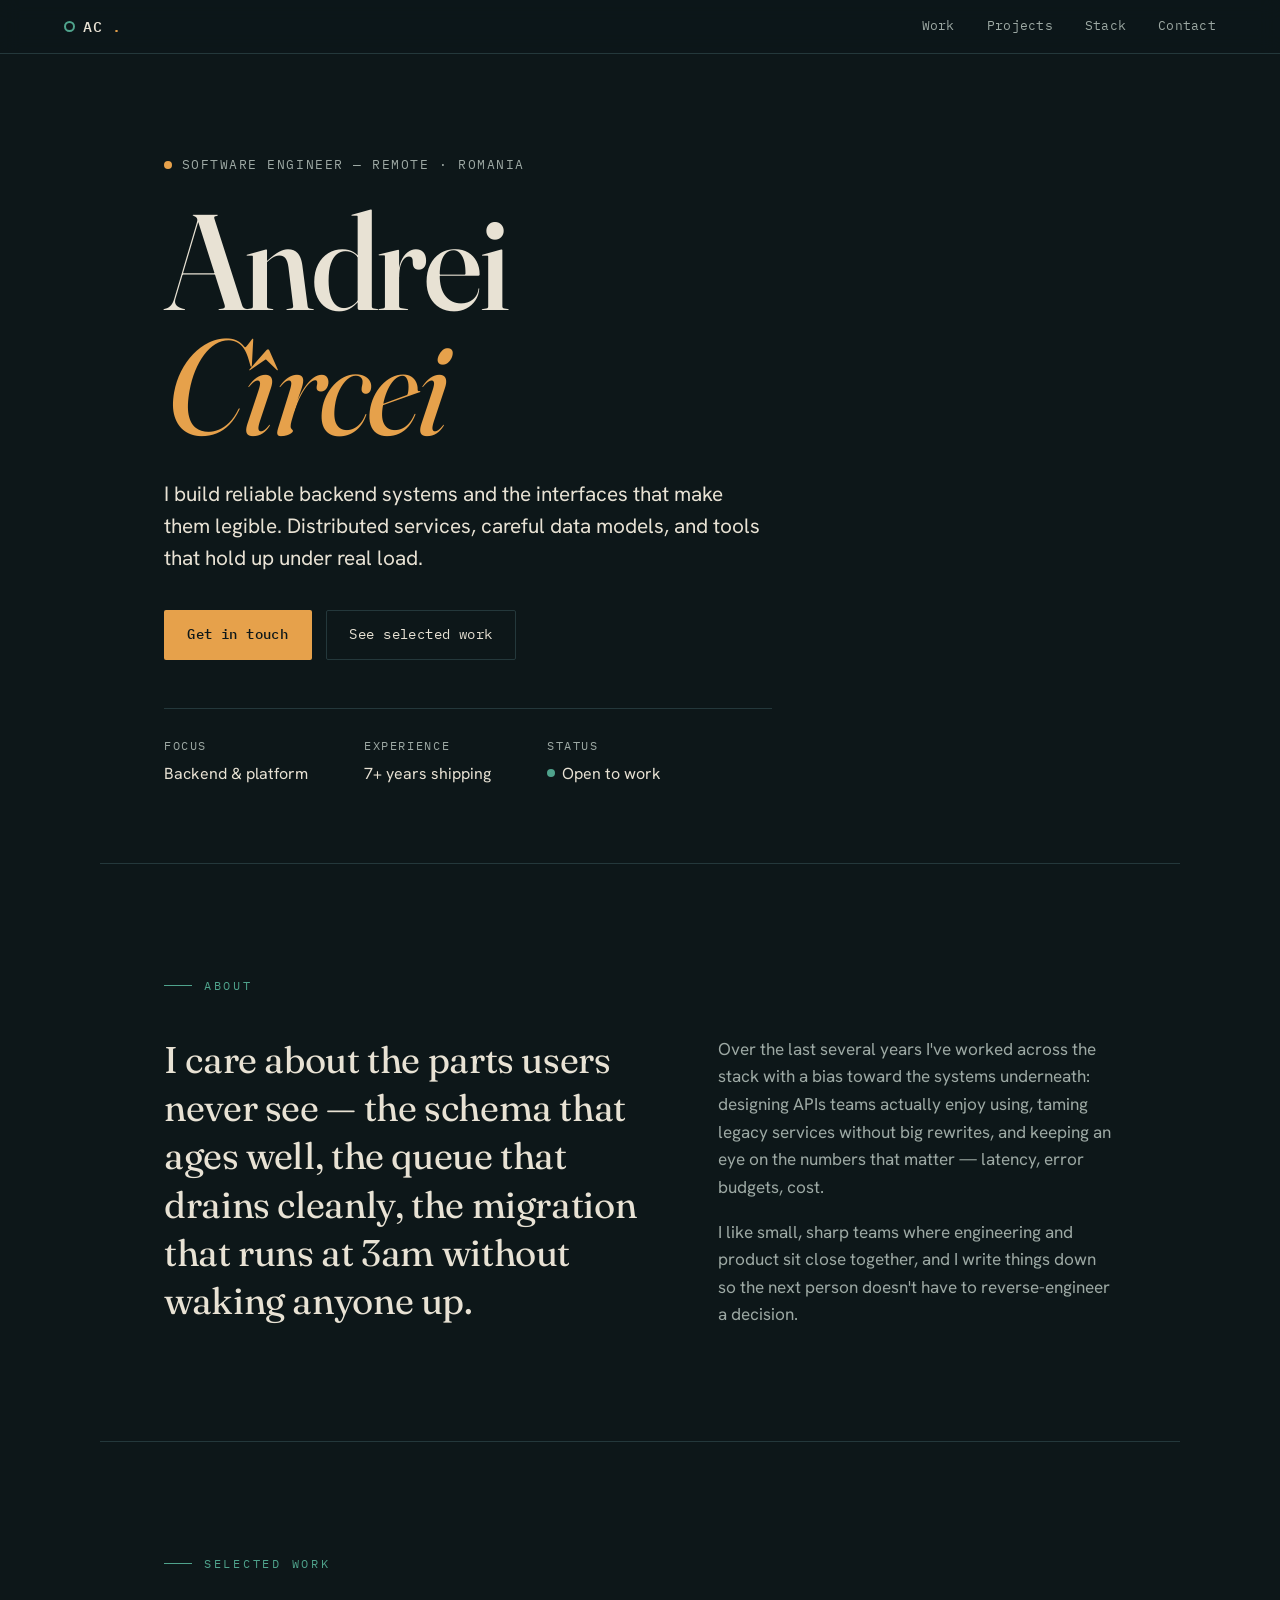
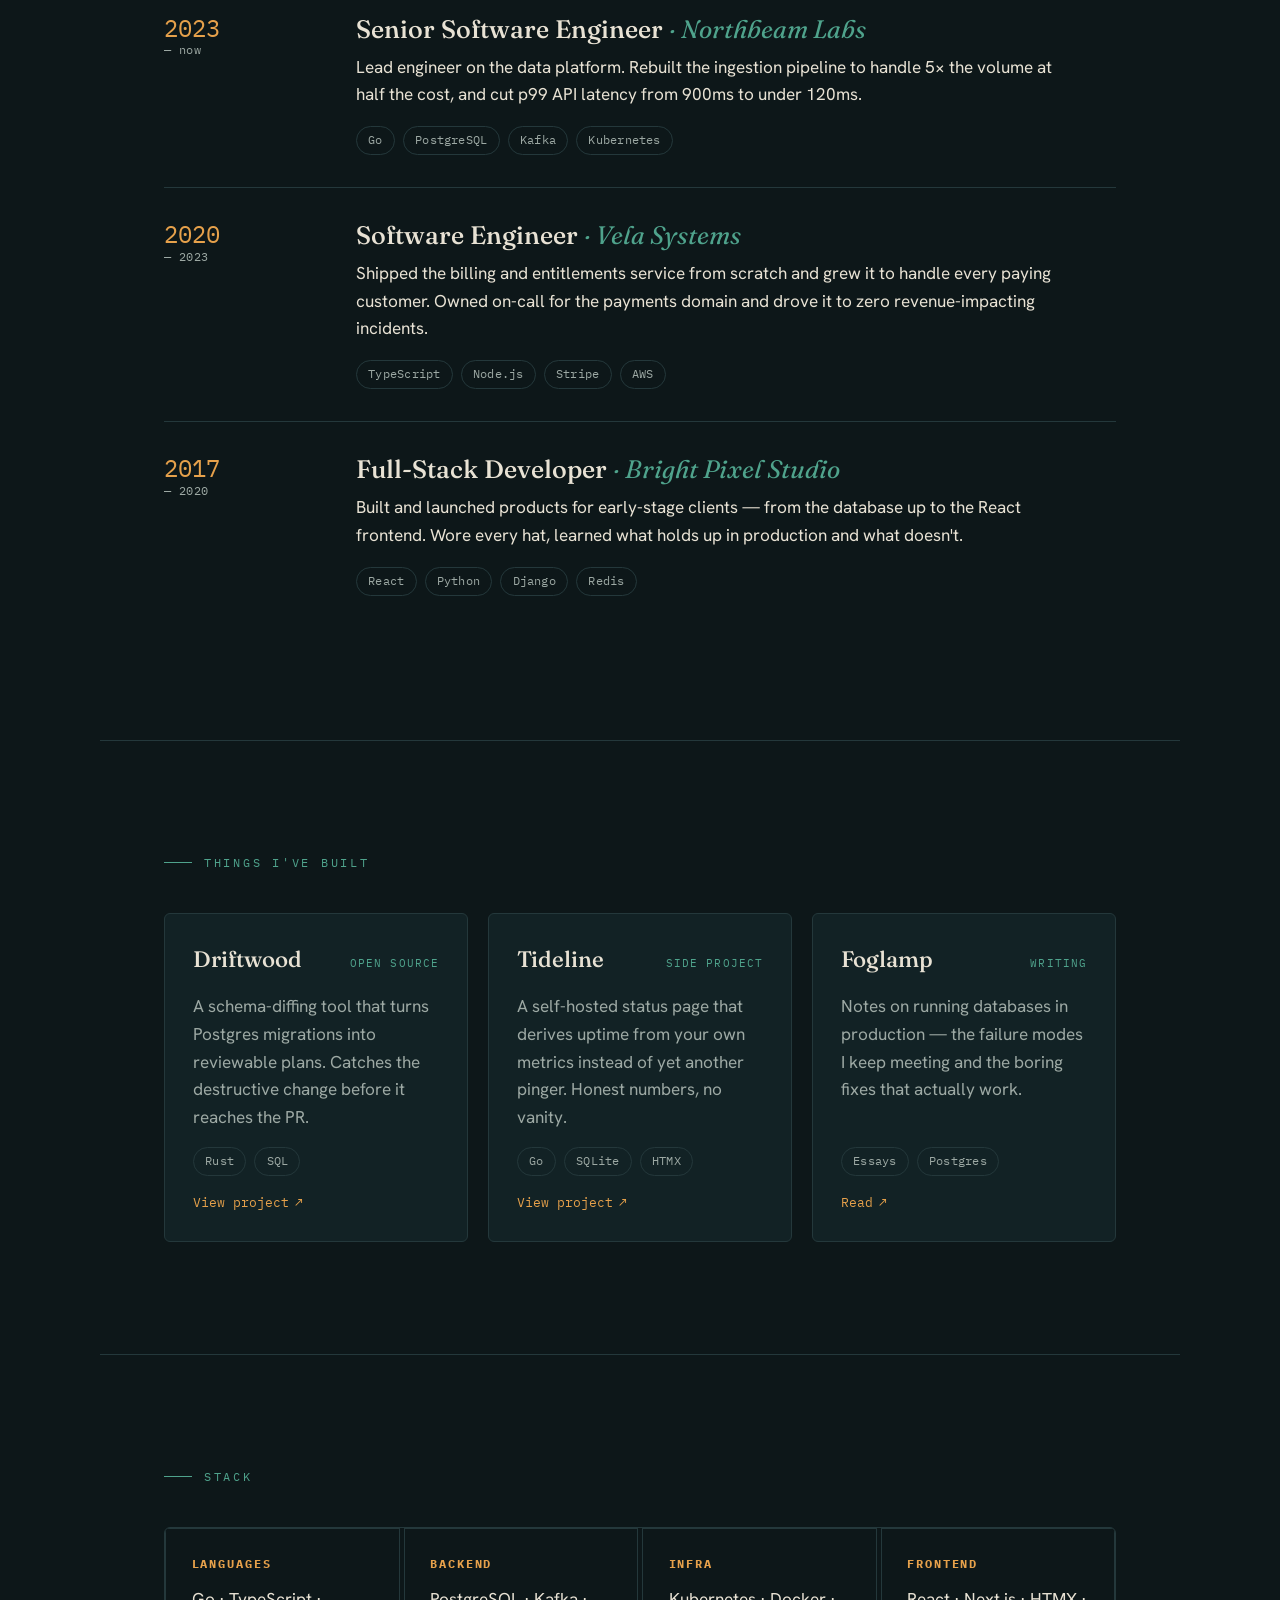
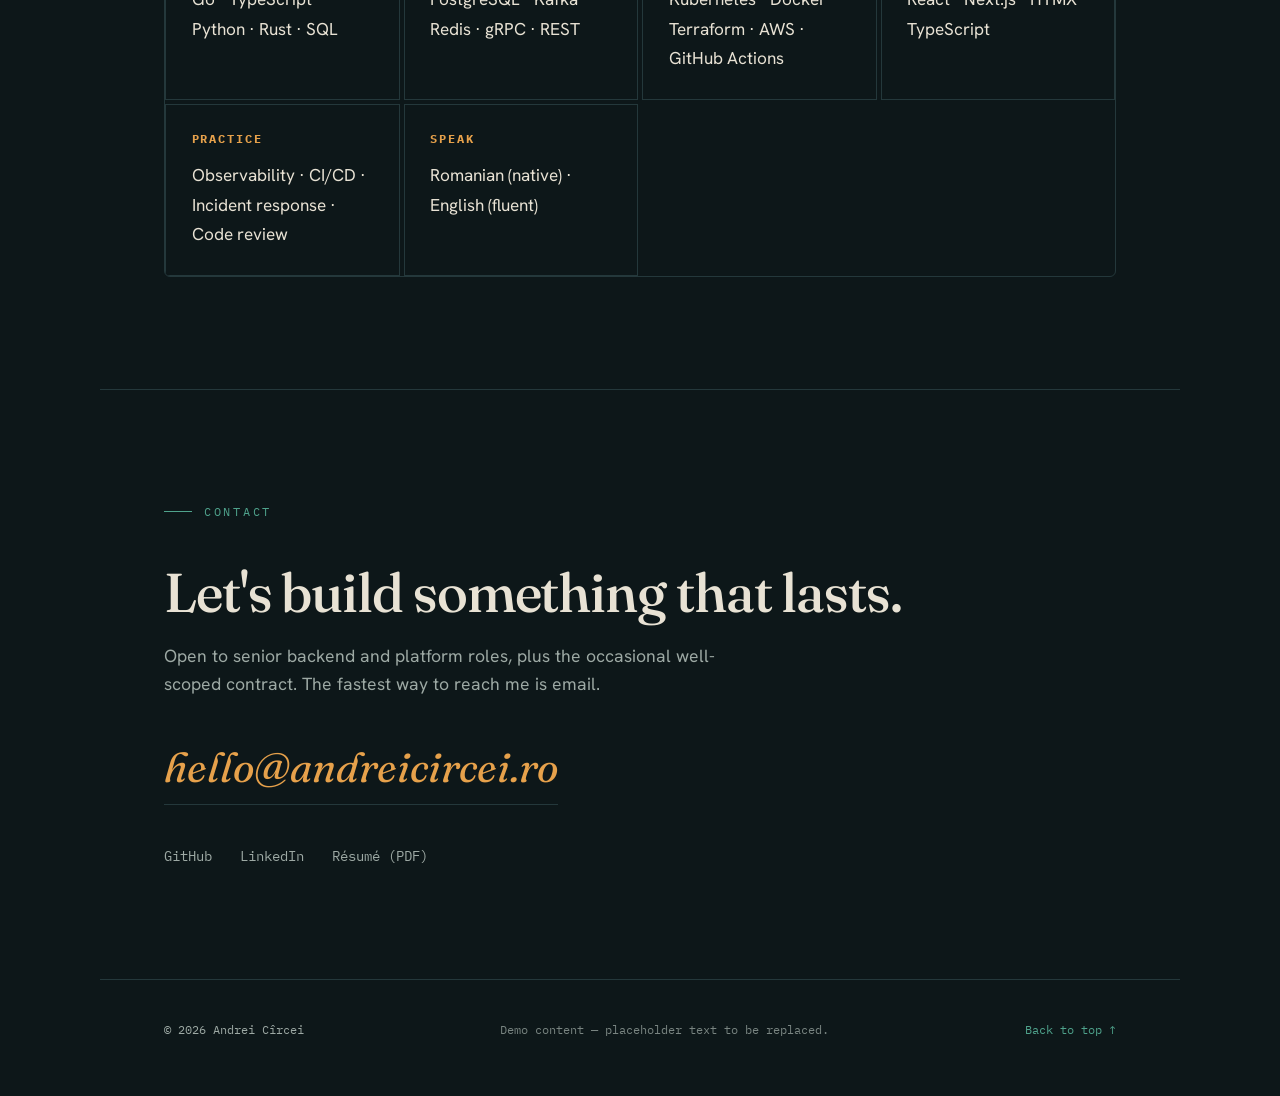
==== index.html @ abaf11ba "Demo CV site for andreicircei.ro Static GitHub Pages site: petrol-teal design, Fraunces/Hanken/IBM P" ====
<!doctype html>
<html lang="en">
<head>
  <meta charset="utf-8" />
  <meta name="viewport" content="width=device-width, initial-scale=1" />
  <title>Andrei Cîrcei — Software Engineer</title>
  <meta name="description" content="Andrei Cîrcei — software engineer building reliable backend systems and the interfaces on top of them." />
  <meta name="color-scheme" content="dark" />

  <!-- Open Graph -->
  <meta property="og:title" content="Andrei Cîrcei — Software Engineer" />
  <meta property="og:description" content="Software engineer building reliable backend systems and the interfaces on top of them." />
  <meta property="og:type" content="website" />
  <meta property="og:url" content="https://andreicircei.ro" />

  <link rel="icon" href="data:image/svg+xml,%3Csvg xmlns='http://www.w3.org/2000/svg' viewBox='0 0 32 32'%3E%3Crect width='32' height='32' rx='7' fill='%230D1719'/%3E%3Cpath d='M5 19 q4 -11 7 0 q3 9 6 -4 q2 -7 4 3 q1 4 5 2' fill='none' stroke='%23E6A14B' stroke-width='2.2' stroke-linecap='round'/%3E%3C/svg%3E" />

  <link rel="preconnect" href="https://fonts.googleapis.com" />
  <link rel="preconnect" href="https://fonts.gstatic.com" crossorigin />
  <link href="https://fonts.googleapis.com/css2?family=Fraunces:opsz,wght@9..144,400;9..144,500;9..144,600&family=Hanken+Grotesk:wght@400;500;600;700&family=IBM+Plex+Mono:wght@400;500&display=swap" rel="stylesheet" />

  <link rel="stylesheet" href="styles.css" />
</head>
<body>
  <a class="skip" href="#main">Skip to content</a>

  <header class="topbar">
    <a class="wordmark" href="#top" aria-label="Andrei Cîrcei — home">
      <span class="wordmark__mark" aria-hidden="true"></span>
      AC<span class="wordmark__dot">.</span>
    </a>
    <nav class="topnav" aria-label="Primary">
      <a href="#work">Work</a>
      <a href="#projects">Projects</a>
      <a href="#stack">Stack</a>
      <a href="#contact">Contact</a>
    </nav>
  </header>

  <main id="main">
    <!-- HERO -->
    <section class="hero" id="top">
      <canvas class="hero__signal" aria-hidden="true"></canvas>
      <div class="hero__inner">
        <p class="eyebrow">
          <span class="eyebrow__pulse" aria-hidden="true"></span>
          Software Engineer — Remote · Romania
        </p>
        <h1 class="hero__title">
          Andrei<br /><span class="hero__title-accent">Cîrcei</span>
        </h1>
        <p class="hero__lede">
          I build reliable backend systems and the interfaces that make them
          legible. Distributed services, careful data models, and tools that
          hold up under real load.
        </p>
        <div class="hero__actions">
          <a class="btn btn--solid" href="#contact">Get in touch</a>
          <a class="btn btn--ghost" href="#work">See selected work</a>
        </div>
        <dl class="hero__facts">
          <div class="fact">
            <dt>Focus</dt>
            <dd>Backend &amp; platform</dd>
          </div>
          <div class="fact">
            <dt>Experience</dt>
            <dd>7+ years shipping</dd>
          </div>
          <div class="fact">
            <dt>Status</dt>
            <dd><span class="dot-open" aria-hidden="true"></span>Open to work</dd>
          </div>
        </dl>
      </div>
    </section>

    <!-- ABOUT -->
    <section class="band about" id="about">
      <p class="section-label">About</p>
      <div class="about__grid">
        <p class="about__big">
          I care about the parts users never see — the schema that ages well,
          the queue that drains cleanly, the migration that runs at 3am without
          waking anyone up.
        </p>
        <div class="about__body">
          <p>
            Over the last several years I've worked across the stack with a bias
            toward the systems underneath: designing APIs teams actually enjoy
            using, taming legacy services without big rewrites, and keeping an
            eye on the numbers that matter — latency, error budgets, cost.
          </p>
          <p>
            I like small, sharp teams where engineering and product sit close
            together, and I write things down so the next person doesn't have to
            reverse-engineer a decision.
          </p>
        </div>
      </div>
    </section>

    <!-- SELECTED WORK — years are the structural markers -->
    <section class="band work" id="work">
      <p class="section-label">Selected work</p>
      <ol class="timeline">
        <li class="entry">
          <div class="entry__year">2023<span class="entry__now">— now</span></div>
          <div class="entry__main">
            <h3 class="entry__role">Senior Software Engineer <span class="entry__co">· Northbeam Labs</span></h3>
            <p class="entry__desc">
              Lead engineer on the data platform. Rebuilt the ingestion pipeline
              to handle 5× the volume at half the cost, and cut p99 API latency
              from 900ms to under 120ms.
            </p>
            <ul class="tags" aria-label="Technologies">
              <li>Go</li><li>PostgreSQL</li><li>Kafka</li><li>Kubernetes</li>
            </ul>
          </div>
        </li>
        <li class="entry">
          <div class="entry__year">2020<span class="entry__now">— 2023</span></div>
          <div class="entry__main">
            <h3 class="entry__role">Software Engineer <span class="entry__co">· Vela Systems</span></h3>
            <p class="entry__desc">
              Shipped the billing and entitlements service from scratch and grew
              it to handle every paying customer. Owned on-call for the
              payments domain and drove it to zero revenue-impacting incidents.
            </p>
            <ul class="tags" aria-label="Technologies">
              <li>TypeScript</li><li>Node.js</li><li>Stripe</li><li>AWS</li>
            </ul>
          </div>
        </li>
        <li class="entry">
          <div class="entry__year">2017<span class="entry__now">— 2020</span></div>
          <div class="entry__main">
            <h3 class="entry__role">Full-Stack Developer <span class="entry__co">· Bright Pixel Studio</span></h3>
            <p class="entry__desc">
              Built and launched products for early-stage clients — from the
              database up to the React frontend. Wore every hat, learned what
              holds up in production and what doesn't.
            </p>
            <ul class="tags" aria-label="Technologies">
              <li>React</li><li>Python</li><li>Django</li><li>Redis</li>
            </ul>
          </div>
        </li>
      </ol>
    </section>

    <!-- PROJECTS -->
    <section class="band projects" id="projects">
      <p class="section-label">Things I've built</p>
      <div class="cards">
        <article class="card">
          <div class="card__head">
            <h3 class="card__title">Driftwood</h3>
            <span class="card__kind">Open source</span>
          </div>
          <p class="card__desc">
            A schema-diffing tool that turns Postgres migrations into reviewable
            plans. Catches the destructive change before it reaches the PR.
          </p>
          <ul class="tags" aria-label="Technologies">
            <li>Rust</li><li>SQL</li>
          </ul>
          <a class="card__link" href="#" aria-label="View Driftwood">View project<span aria-hidden="true">↗</span></a>
        </article>
        <article class="card">
          <div class="card__head">
            <h3 class="card__title">Tideline</h3>
            <span class="card__kind">Side project</span>
          </div>
          <p class="card__desc">
            A self-hosted status page that derives uptime from your own metrics
            instead of yet another pinger. Honest numbers, no vanity.
          </p>
          <ul class="tags" aria-label="Technologies">
            <li>Go</li><li>SQLite</li><li>HTMX</li>
          </ul>
          <a class="card__link" href="#" aria-label="View Tideline">View project<span aria-hidden="true">↗</span></a>
        </article>
        <article class="card">
          <div class="card__head">
            <h3 class="card__title">Foglamp</h3>
            <span class="card__kind">Writing</span>
          </div>
          <p class="card__desc">
            Notes on running databases in production — the failure modes I keep
            meeting and the boring fixes that actually work.
          </p>
          <ul class="tags" aria-label="Topics">
            <li>Essays</li><li>Postgres</li>
          </ul>
          <a class="card__link" href="#" aria-label="Read Foglamp">Read<span aria-hidden="true">↗</span></a>
        </article>
      </div>
    </section>

    <!-- STACK / CAPABILITIES — clusters, no rating bars -->
    <section class="band stack" id="stack">
      <p class="section-label">Stack</p>
      <div class="stack__grid">
        <div class="cluster">
          <h3 class="cluster__title">Languages</h3>
          <p class="cluster__items">Go · TypeScript · Python · Rust · SQL</p>
        </div>
        <div class="cluster">
          <h3 class="cluster__title">Backend</h3>
          <p class="cluster__items">PostgreSQL · Kafka · Redis · gRPC · REST</p>
        </div>
        <div class="cluster">
          <h3 class="cluster__title">Infra</h3>
          <p class="cluster__items">Kubernetes · Docker · Terraform · AWS · GitHub Actions</p>
        </div>
        <div class="cluster">
          <h3 class="cluster__title">Frontend</h3>
          <p class="cluster__items">React · Next.js · HTMX · TypeScript</p>
        </div>
        <div class="cluster">
          <h3 class="cluster__title">Practice</h3>
          <p class="cluster__items">Observability · CI/CD · Incident response · Code review</p>
        </div>
        <div class="cluster">
          <h3 class="cluster__title">Speak</h3>
          <p class="cluster__items">Romanian (native) · English (fluent)</p>
        </div>
      </div>
    </section>

    <!-- CONTACT -->
    <section class="band contact" id="contact">
      <p class="section-label">Contact</p>
      <h2 class="contact__title">Let's build something that lasts.</h2>
      <p class="contact__lede">
        Open to senior backend and platform roles, plus the occasional
        well-scoped contract. The fastest way to reach me is email.
      </p>
      <a class="contact__email" href="mailto:hello@andreicircei.ro">hello@andreicircei.ro</a>
      <ul class="contact__links" aria-label="Elsewhere">
        <li><a href="#">GitHub</a></li>
        <li><a href="#">LinkedIn</a></li>
        <li><a href="#">Résumé (PDF)</a></li>
      </ul>
    </section>
  </main>

  <footer class="footer">
    <span>© <span id="year">2026</span> Andrei Cîrcei</span>
    <span class="footer__note">Demo content — placeholder text to be replaced.</span>
    <a href="#top" class="footer__top">Back to top ↑</a>
  </footer>

  <script src="main.js" defer></script>
</body>
</html>
---- styles.css ----
/* ============================================================
   Andrei Circei — CV
   Palette: petrol-teal ground · parchment text · amber signal · teal structure
   ============================================================ */

:root {
  --ground:    #0D1719;
  --ground-2:  #122225;  /* raised panel */
  --text:      #E8E2D4;
  --muted:     #9DA9A4;   /* desaturated parchment-teal */
  --line:      #24383B;   /* hairline */
  --accent:    #E6A14B;   /* amber signal */
  --accent-2:  #4FA38C;   /* structural teal */

  --maxw: 1080px;
  --gutter: clamp(1.25rem, 5vw, 4rem);

  --font-display: "Fraunces", Georgia, serif;
  --font-body: "Hanken Grotesk", system-ui, -apple-system, sans-serif;
  --font-mono: "IBM Plex Mono", ui-monospace, "SF Mono", monospace;
}

*, *::before, *::after { box-sizing: border-box; }

html { scroll-behavior: smooth; -webkit-text-size-adjust: 100%; }

body {
  margin: 0;
  background: var(--ground);
  color: var(--text);
  font-family: var(--font-body);
  font-size: clamp(1rem, 0.95rem + 0.2vw, 1.075rem);
  line-height: 1.6;
  font-weight: 400;
  -webkit-font-smoothing: antialiased;
  text-rendering: optimizeLegibility;
  overflow-x: hidden;
}

a { color: inherit; }

::selection { background: var(--accent); color: var(--ground); }

:focus-visible {
  outline: 2px solid var(--accent);
  outline-offset: 3px;
  border-radius: 2px;
}

.skip {
  position: absolute;
  left: -9999px;
  top: 0;
  background: var(--accent);
  color: var(--ground);
  padding: 0.6rem 1rem;
  z-index: 100;
  font-weight: 600;
}
.skip:focus { left: 0.5rem; top: 0.5rem; }

/* ---------- Top bar ---------- */
.topbar {
  position: sticky;
  top: 0;
  z-index: 50;
  display: flex;
  align-items: center;
  justify-content: space-between;
  padding: 0.9rem var(--gutter);
  background: color-mix(in srgb, var(--ground) 80%, transparent);
  backdrop-filter: blur(10px);
  border-bottom: 1px solid var(--line);
}

.wordmark {
  display: inline-flex;
  align-items: center;
  gap: 0.5rem;
  font-family: var(--font-mono);
  font-weight: 500;
  letter-spacing: 0.08em;
  text-decoration: none;
  font-size: 0.95rem;
}
.wordmark__dot { color: var(--accent); }
.wordmark__mark {
  width: 0.7rem;
  height: 0.7rem;
  border: 2px solid var(--accent-2);
  border-radius: 50%;
  display: inline-block;
}

.topnav {
  display: flex;
  gap: clamp(0.9rem, 3vw, 2rem);
  font-family: var(--font-mono);
  font-size: 0.82rem;
  letter-spacing: 0.02em;
}
.topnav a {
  text-decoration: none;
  color: var(--muted);
  padding-bottom: 2px;
  border-bottom: 1px solid transparent;
  transition: color 0.2s, border-color 0.2s;
}
.topnav a:hover { color: var(--text); border-color: var(--accent); }

/* ---------- Shared section rhythm ---------- */
.band {
  max-width: var(--maxw);
  margin-inline: auto;
  padding: clamp(3.5rem, 9vw, 7rem) var(--gutter);
  border-top: 1px solid var(--line);
}

.section-label {
  font-family: var(--font-mono);
  font-size: 0.78rem;
  letter-spacing: 0.22em;
  text-transform: uppercase;
  color: var(--accent-2);
  margin: 0 0 2.5rem;
  display: flex;
  align-items: center;
  gap: 0.75rem;
}
.section-label::before {
  content: "";
  width: 1.75rem;
  height: 1px;
  background: var(--accent-2);
}

/* ---------- Hero ---------- */
.hero {
  position: relative;
  min-height: min(92vh, 760px);
  display: flex;
  align-items: center;
  max-width: var(--maxw);
  margin-inline: auto;
  padding: clamp(3rem, 8vw, 6rem) var(--gutter) clamp(3rem, 6vw, 5rem);
  overflow: hidden;
}
.hero__signal {
  position: absolute;
  inset: 0;
  width: 100%;
  height: 100%;
  z-index: 0;
  opacity: 0.9;
}
.hero__inner { position: relative; z-index: 1; max-width: 46rem; }

.eyebrow {
  display: inline-flex;
  align-items: center;
  gap: 0.6rem;
  font-family: var(--font-mono);
  font-size: 0.8rem;
  letter-spacing: 0.12em;
  text-transform: uppercase;
  color: var(--muted);
  margin: 0 0 1.5rem;
}
.eyebrow__pulse {
  width: 0.5rem; height: 0.5rem;
  border-radius: 50%;
  background: var(--accent);
  box-shadow: 0 0 0 0 color-mix(in srgb, var(--accent) 70%, transparent);
  animation: pulse 2.4s ease-out infinite;
}
@keyframes pulse {
  0%   { box-shadow: 0 0 0 0 color-mix(in srgb, var(--accent) 60%, transparent); }
  70%  { box-shadow: 0 0 0 0.6rem transparent; }
  100% { box-shadow: 0 0 0 0 transparent; }
}

.hero__title {
  font-family: var(--font-display);
  font-weight: 500;
  font-size: clamp(3.6rem, 13vw, 8.5rem);
  line-height: 0.92;
  letter-spacing: -0.02em;
  margin: 0 0 1.75rem;
  font-optical-sizing: auto;
}
.hero__title-accent {
  color: var(--accent);
  font-style: italic;
  font-weight: 400;
}

.hero__lede {
  font-size: clamp(1.05rem, 1rem + 0.4vw, 1.3rem);
  line-height: 1.55;
  color: var(--text);
  max-width: 38rem;
  margin: 0 0 2.25rem;
}

.hero__actions {
  display: flex;
  flex-wrap: wrap;
  gap: 0.9rem;
  margin-bottom: 3rem;
}

.btn {
  font-family: var(--font-mono);
  font-size: 0.85rem;
  letter-spacing: 0.03em;
  text-decoration: none;
  padding: 0.8rem 1.4rem;
  border-radius: 2px;
  border: 1px solid transparent;
  transition: transform 0.15s ease, background 0.2s, color 0.2s, border-color 0.2s;
  display: inline-block;
}
.btn:hover { transform: translateY(-2px); }
.btn--solid { background: var(--accent); color: var(--ground); font-weight: 500; }
.btn--solid:hover { background: color-mix(in srgb, var(--accent) 88%, white); }
.btn--ghost { border-color: var(--line); color: var(--text); }
.btn--ghost:hover { border-color: var(--accent-2); color: var(--accent-2); }

.hero__facts {
  display: flex;
  flex-wrap: wrap;
  gap: clamp(1.5rem, 5vw, 3.5rem);
  margin: 0;
  padding-top: 1.75rem;
  border-top: 1px solid var(--line);
}
.fact dt {
  font-family: var(--font-mono);
  font-size: 0.72rem;
  letter-spacing: 0.14em;
  text-transform: uppercase;
  color: var(--muted);
  margin-bottom: 0.35rem;
}
.fact dd {
  margin: 0;
  font-size: 1rem;
  display: flex;
  align-items: center;
  gap: 0.45rem;
}
.dot-open {
  width: 0.5rem; height: 0.5rem; border-radius: 50%;
  background: var(--accent-2);
}

/* ---------- About ---------- */
.about__grid {
  display: grid;
  grid-template-columns: 1.2fr 1fr;
  gap: clamp(2rem, 6vw, 5rem);
  align-items: start;
}
.about__big {
  font-family: var(--font-display);
  font-weight: 400;
  font-size: clamp(1.5rem, 1.2rem + 1.4vw, 2.35rem);
  line-height: 1.3;
  letter-spacing: -0.01em;
  margin: 0;
}
.about__body { color: var(--muted); }
.about__body p { margin: 0 0 1.1rem; }
.about__body p:last-child { margin-bottom: 0; }

/* ---------- Timeline / work ---------- */
.timeline { list-style: none; margin: 0; padding: 0; }
.entry {
  display: grid;
  grid-template-columns: 9rem 1fr;
  gap: clamp(1rem, 4vw, 3rem);
  padding: 2rem 0;
  border-top: 1px solid var(--line);
}
.entry:first-child { border-top: none; padding-top: 0; }
.entry__year {
  font-family: var(--font-mono);
  font-size: 1.5rem;
  color: var(--accent);
  line-height: 1.2;
}
.entry__now {
  display: block;
  font-size: 0.78rem;
  color: var(--muted);
  letter-spacing: 0.04em;
}
.entry__role {
  font-family: var(--font-display);
  font-weight: 500;
  font-size: clamp(1.25rem, 1.1rem + 0.6vw, 1.6rem);
  margin: 0 0 0.6rem;
  line-height: 1.2;
}
.entry__co { color: var(--accent-2); font-style: italic; font-weight: 400; }
.entry__desc { margin: 0 0 1.1rem; color: var(--text); max-width: 44rem; }

/* ---------- Tag pills ---------- */
.tags {
  list-style: none;
  display: flex;
  flex-wrap: wrap;
  gap: 0.5rem;
  margin: 0;
  padding: 0;
}
.tags li {
  font-family: var(--font-mono);
  font-size: 0.74rem;
  letter-spacing: 0.02em;
  color: var(--muted);
  border: 1px solid var(--line);
  border-radius: 100px;
  padding: 0.25rem 0.7rem;
}

/* ---------- Projects ---------- */
.cards {
  display: grid;
  grid-template-columns: repeat(auto-fit, minmax(min(100%, 16rem), 1fr));
  gap: 1.25rem;
}
.card {
  background: var(--ground-2);
  border: 1px solid var(--line);
  border-radius: 6px;
  padding: 1.75rem;
  display: flex;
  flex-direction: column;
  gap: 1rem;
  transition: transform 0.18s ease, border-color 0.2s;
}
.card:hover { transform: translateY(-4px); border-color: var(--accent-2); }
.card__head {
  display: flex;
  align-items: baseline;
  justify-content: space-between;
  gap: 1rem;
}
.card__title {
  font-family: var(--font-display);
  font-weight: 500;
  font-size: 1.4rem;
  margin: 0;
}
.card__kind {
  font-family: var(--font-mono);
  font-size: 0.68rem;
  letter-spacing: 0.1em;
  text-transform: uppercase;
  color: var(--accent-2);
  white-space: nowrap;
}
.card__desc { margin: 0; color: var(--muted); flex: 1; }
.card__link {
  font-family: var(--font-mono);
  font-size: 0.82rem;
  text-decoration: none;
  color: var(--accent);
  display: inline-flex;
  gap: 0.4rem;
  align-items: center;
  width: fit-content;
}
.card__link:hover { text-decoration: underline; text-underline-offset: 3px; }

/* ---------- Stack ---------- */
.stack__grid {
  display: grid;
  grid-template-columns: repeat(auto-fit, minmax(min(100%, 14rem), 1fr));
  gap: 0.25rem;
  border: 1px solid var(--line);
  border-radius: 6px;
  overflow: hidden;
}
.cluster {
  padding: 1.6rem;
  border: 0.5px solid var(--line);
}
.cluster__title {
  font-family: var(--font-mono);
  font-size: 0.74rem;
  letter-spacing: 0.16em;
  text-transform: uppercase;
  color: var(--accent);
  margin: 0 0 0.75rem;
}
.cluster__items { margin: 0; color: var(--text); line-height: 1.7; }

/* ---------- Contact ---------- */
.contact__title {
  font-family: var(--font-display);
  font-weight: 500;
  font-size: clamp(2rem, 1.5rem + 2.4vw, 3.6rem);
  line-height: 1.1;
  letter-spacing: -0.02em;
  margin: 0 0 1.25rem;
}
.contact__lede {
  color: var(--muted);
  max-width: 36rem;
  font-size: 1.1rem;
  margin: 0 0 2.25rem;
}
.contact__email {
  font-family: var(--font-display);
  font-style: italic;
  font-size: clamp(1.6rem, 1.2rem + 1.8vw, 2.6rem);
  color: var(--accent);
  text-decoration: none;
  border-bottom: 1px solid var(--line);
  padding-bottom: 0.2rem;
  transition: border-color 0.2s;
  display: inline-block;
}
.contact__email:hover { border-color: var(--accent); }
.contact__links {
  list-style: none;
  display: flex;
  flex-wrap: wrap;
  gap: 1.75rem;
  margin: 2.5rem 0 0;
  padding: 0;
  font-family: var(--font-mono);
  font-size: 0.88rem;
}
.contact__links a {
  text-decoration: none;
  color: var(--muted);
  border-bottom: 1px solid transparent;
  padding-bottom: 2px;
  transition: color 0.2s, border-color 0.2s;
}
.contact__links a:hover { color: var(--text); border-color: var(--accent-2); }

/* ---------- Footer ---------- */
.footer {
  max-width: var(--maxw);
  margin-inline: auto;
  padding: 2.5rem var(--gutter) 3.5rem;
  border-top: 1px solid var(--line);
  display: flex;
  flex-wrap: wrap;
  gap: 0.75rem 2rem;
  align-items: center;
  justify-content: space-between;
  font-family: var(--font-mono);
  font-size: 0.78rem;
  color: var(--muted);
}
.footer__note { color: color-mix(in srgb, var(--muted) 75%, transparent); }
.footer__top { text-decoration: none; color: var(--accent-2); }
.footer__top:hover { color: var(--accent); }

/* ---------- Reveal on scroll ---------- */
.band, .hero__inner > * {
  --rd: 0ms;
}
.reveal {
  opacity: 0;
  transform: translateY(18px);
}
.reveal.is-in {
  opacity: 1;
  transform: none;
  transition: opacity 0.6s ease, transform 0.6s cubic-bezier(0.2, 0.7, 0.2, 1);
  transition-delay: var(--rd);
}

/* ---------- Responsive ---------- */
@media (max-width: 720px) {
  .topnav { display: none; }
  .about__grid { grid-template-columns: 1fr; }
  .entry { grid-template-columns: 1fr; gap: 0.75rem; }
  .entry__year { font-size: 1.2rem; }
  .entry__now { display: inline; font-size: 0.78rem; }
}

@media (prefers-reduced-motion: reduce) {
  html { scroll-behavior: auto; }
  *, *::before, *::after {
    animation-duration: 0.001ms !important;
    animation-iteration-count: 1 !important;
    transition-duration: 0.001ms !important;
  }
  .reveal { opacity: 1; transform: none; }
}
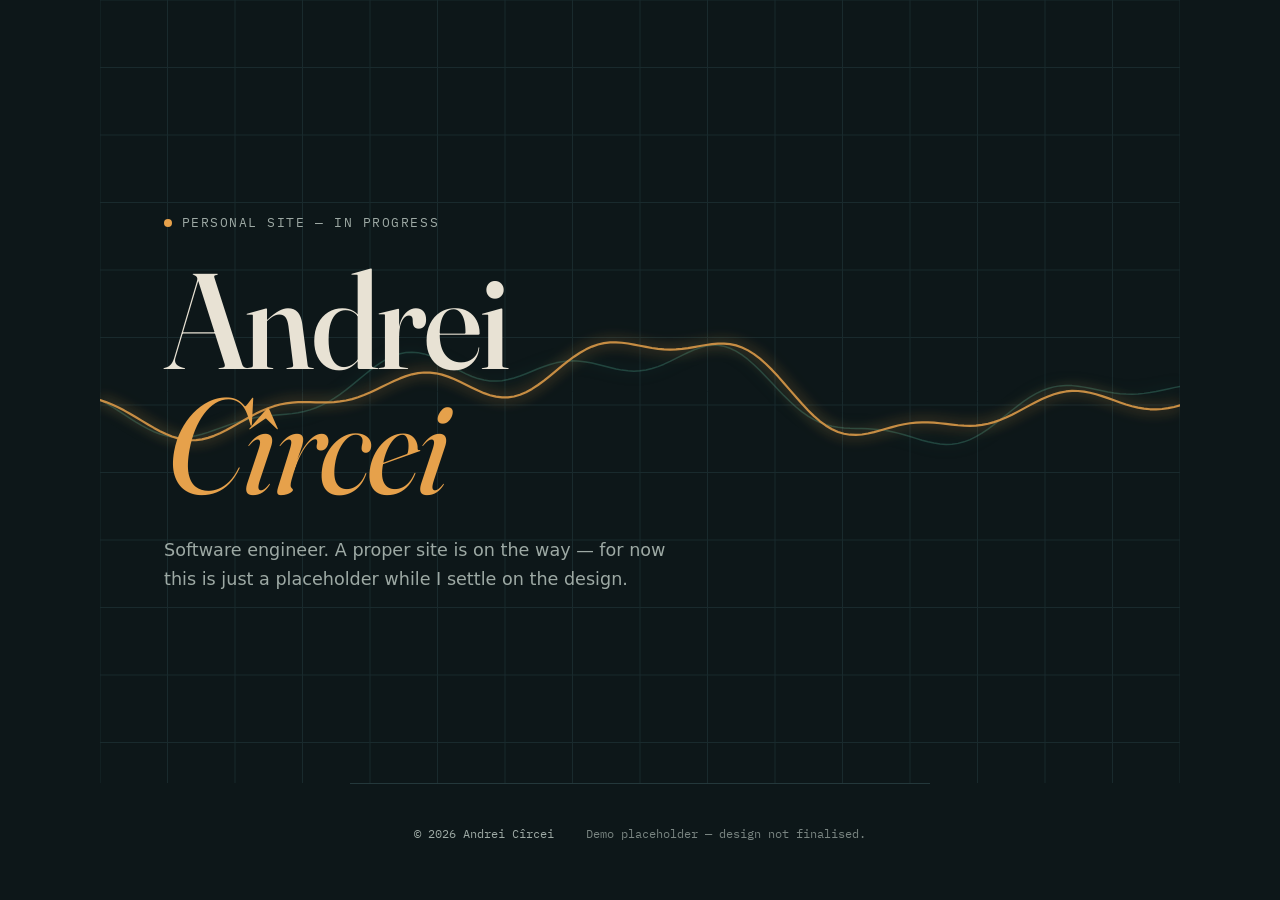
==== commit fa77c752: "Reduce to minimal placeholder page Strip demo content down to name + one generic line while the desi" ====
--- a/index.html
+++ b/index.html
@@ -3,13 +3,13 @@
 <head>
   <meta charset="utf-8" />
   <meta name="viewport" content="width=device-width, initial-scale=1" />
-  <title>Andrei Cîrcei — Software Engineer</title>
-  <meta name="description" content="Andrei Cîrcei — software engineer building reliable backend systems and the interfaces on top of them." />
+  <title>Andrei Cîrcei</title>
+  <meta name="description" content="Andrei Cîrcei — personal site, coming soon." />
   <meta name="color-scheme" content="dark" />
 
   <!-- Open Graph -->
-  <meta property="og:title" content="Andrei Cîrcei — Software Engineer" />
-  <meta property="og:description" content="Software engineer building reliable backend systems and the interfaces on top of them." />
+  <meta property="og:title" content="Andrei Cîrcei" />
+  <meta property="og:description" content="Personal site, coming soon." />
   <meta property="og:type" content="website" />
   <meta property="og:url" content="https://andreicircei.ro" />
 
@@ -17,239 +17,33 @@
 
   <link rel="preconnect" href="https://fonts.googleapis.com" />
   <link rel="preconnect" href="https://fonts.gstatic.com" crossorigin />
-  <link href="https://fonts.googleapis.com/css2?family=Fraunces:opsz,wght@9..144,400;9..144,500;9..144,600&family=Hanken+Grotesk:wght@400;500;600;700&family=IBM+Plex+Mono:wght@400;500&display=swap" rel="stylesheet" />
+  <link href="https://fonts.googleapis.com/css2?family=Fraunces:opsz,wght@9..144,400;9..144,500&family=IBM+Plex+Mono:wght@400;500&display=swap" rel="stylesheet" />
 
   <link rel="stylesheet" href="styles.css" />
 </head>
-<body>
-  <a class="skip" href="#main">Skip to content</a>
-
-  <header class="topbar">
-    <a class="wordmark" href="#top" aria-label="Andrei Cîrcei — home">
-      <span class="wordmark__mark" aria-hidden="true"></span>
-      AC<span class="wordmark__dot">.</span>
-    </a>
-    <nav class="topnav" aria-label="Primary">
-      <a href="#work">Work</a>
-      <a href="#projects">Projects</a>
-      <a href="#stack">Stack</a>
-      <a href="#contact">Contact</a>
-    </nav>
-  </header>
-
+<body class="page-min">
   <main id="main">
-    <!-- HERO -->
-    <section class="hero" id="top">
+    <section class="hero hero--solo" id="top">
       <canvas class="hero__signal" aria-hidden="true"></canvas>
       <div class="hero__inner">
         <p class="eyebrow">
           <span class="eyebrow__pulse" aria-hidden="true"></span>
-          Software Engineer — Remote · Romania
+          Personal site — in progress
         </p>
         <h1 class="hero__title">
           Andrei<br /><span class="hero__title-accent">Cîrcei</span>
         </h1>
-        <p class="hero__lede">
-          I build reliable backend systems and the interfaces that make them
-          legible. Distributed services, careful data models, and tools that
-          hold up under real load.
+        <p class="hero__note">
+          Software engineer. A proper site is on the way — for now this is just
+          a placeholder while I settle on the design.
         </p>
-        <div class="hero__actions">
-          <a class="btn btn--solid" href="#contact">Get in touch</a>
-          <a class="btn btn--ghost" href="#work">See selected work</a>
-        </div>
-        <dl class="hero__facts">
-          <div class="fact">
-            <dt>Focus</dt>
-            <dd>Backend &amp; platform</dd>
-          </div>
-          <div class="fact">
-            <dt>Experience</dt>
-            <dd>7+ years shipping</dd>
-          </div>
-          <div class="fact">
-            <dt>Status</dt>
-            <dd><span class="dot-open" aria-hidden="true"></span>Open to work</dd>
-          </div>
-        </dl>
       </div>
-    </section>
-
-    <!-- ABOUT -->
-    <section class="band about" id="about">
-      <p class="section-label">About</p>
-      <div class="about__grid">
-        <p class="about__big">
-          I care about the parts users never see — the schema that ages well,
-          the queue that drains cleanly, the migration that runs at 3am without
-          waking anyone up.
-        </p>
-        <div class="about__body">
-          <p>
-            Over the last several years I've worked across the stack with a bias
-            toward the systems underneath: designing APIs teams actually enjoy
-            using, taming legacy services without big rewrites, and keeping an
-            eye on the numbers that matter — latency, error budgets, cost.
-          </p>
-          <p>
-            I like small, sharp teams where engineering and product sit close
-            together, and I write things down so the next person doesn't have to
-            reverse-engineer a decision.
-          </p>
-        </div>
-      </div>
-    </section>
-
-    <!-- SELECTED WORK — years are the structural markers -->
-    <section class="band work" id="work">
-      <p class="section-label">Selected work</p>
-      <ol class="timeline">
-        <li class="entry">
-          <div class="entry__year">2023<span class="entry__now">— now</span></div>
-          <div class="entry__main">
-            <h3 class="entry__role">Senior Software Engineer <span class="entry__co">· Northbeam Labs</span></h3>
-            <p class="entry__desc">
-              Lead engineer on the data platform. Rebuilt the ingestion pipeline
-              to handle 5× the volume at half the cost, and cut p99 API latency
-              from 900ms to under 120ms.
-            </p>
-            <ul class="tags" aria-label="Technologies">
-              <li>Go</li><li>PostgreSQL</li><li>Kafka</li><li>Kubernetes</li>
-            </ul>
-          </div>
-        </li>
-        <li class="entry">
-          <div class="entry__year">2020<span class="entry__now">— 2023</span></div>
-          <div class="entry__main">
-            <h3 class="entry__role">Software Engineer <span class="entry__co">· Vela Systems</span></h3>
-            <p class="entry__desc">
-              Shipped the billing and entitlements service from scratch and grew
-              it to handle every paying customer. Owned on-call for the
-              payments domain and drove it to zero revenue-impacting incidents.
-            </p>
-            <ul class="tags" aria-label="Technologies">
-              <li>TypeScript</li><li>Node.js</li><li>Stripe</li><li>AWS</li>
-            </ul>
-          </div>
-        </li>
-        <li class="entry">
-          <div class="entry__year">2017<span class="entry__now">— 2020</span></div>
-          <div class="entry__main">
-            <h3 class="entry__role">Full-Stack Developer <span class="entry__co">· Bright Pixel Studio</span></h3>
-            <p class="entry__desc">
-              Built and launched products for early-stage clients — from the
-              database up to the React frontend. Wore every hat, learned what
-              holds up in production and what doesn't.
-            </p>
-            <ul class="tags" aria-label="Technologies">
-              <li>React</li><li>Python</li><li>Django</li><li>Redis</li>
-            </ul>
-          </div>
-        </li>
-      </ol>
-    </section>
-
-    <!-- PROJECTS -->
-    <section class="band projects" id="projects">
-      <p class="section-label">Things I've built</p>
-      <div class="cards">
-        <article class="card">
-          <div class="card__head">
-            <h3 class="card__title">Driftwood</h3>
-            <span class="card__kind">Open source</span>
-          </div>
-          <p class="card__desc">
-            A schema-diffing tool that turns Postgres migrations into reviewable
-            plans. Catches the destructive change before it reaches the PR.
-          </p>
-          <ul class="tags" aria-label="Technologies">
-            <li>Rust</li><li>SQL</li>
-          </ul>
-          <a class="card__link" href="#" aria-label="View Driftwood">View project<span aria-hidden="true">↗</span></a>
-        </article>
-        <article class="card">
-          <div class="card__head">
-            <h3 class="card__title">Tideline</h3>
-            <span class="card__kind">Side project</span>
-          </div>
-          <p class="card__desc">
-            A self-hosted status page that derives uptime from your own metrics
-            instead of yet another pinger. Honest numbers, no vanity.
-          </p>
-          <ul class="tags" aria-label="Technologies">
-            <li>Go</li><li>SQLite</li><li>HTMX</li>
-          </ul>
-          <a class="card__link" href="#" aria-label="View Tideline">View project<span aria-hidden="true">↗</span></a>
-        </article>
-        <article class="card">
-          <div class="card__head">
-            <h3 class="card__title">Foglamp</h3>
-            <span class="card__kind">Writing</span>
-          </div>
-          <p class="card__desc">
-            Notes on running databases in production — the failure modes I keep
-            meeting and the boring fixes that actually work.
-          </p>
-          <ul class="tags" aria-label="Topics">
-            <li>Essays</li><li>Postgres</li>
-          </ul>
-          <a class="card__link" href="#" aria-label="Read Foglamp">Read<span aria-hidden="true">↗</span></a>
-        </article>
-      </div>
-    </section>
-
-    <!-- STACK / CAPABILITIES — clusters, no rating bars -->
-    <section class="band stack" id="stack">
-      <p class="section-label">Stack</p>
-      <div class="stack__grid">
-        <div class="cluster">
-          <h3 class="cluster__title">Languages</h3>
-          <p class="cluster__items">Go · TypeScript · Python · Rust · SQL</p>
-        </div>
-        <div class="cluster">
-          <h3 class="cluster__title">Backend</h3>
-          <p class="cluster__items">PostgreSQL · Kafka · Redis · gRPC · REST</p>
-        </div>
-        <div class="cluster">
-          <h3 class="cluster__title">Infra</h3>
-          <p class="cluster__items">Kubernetes · Docker · Terraform · AWS · GitHub Actions</p>
-        </div>
-        <div class="cluster">
-          <h3 class="cluster__title">Frontend</h3>
-          <p class="cluster__items">React · Next.js · HTMX · TypeScript</p>
-        </div>
-        <div class="cluster">
-          <h3 class="cluster__title">Practice</h3>
-          <p class="cluster__items">Observability · CI/CD · Incident response · Code review</p>
-        </div>
-        <div class="cluster">
-          <h3 class="cluster__title">Speak</h3>
-          <p class="cluster__items">Romanian (native) · English (fluent)</p>
-        </div>
-      </div>
-    </section>
-
-    <!-- CONTACT -->
-    <section class="band contact" id="contact">
-      <p class="section-label">Contact</p>
-      <h2 class="contact__title">Let's build something that lasts.</h2>
-      <p class="contact__lede">
-        Open to senior backend and platform roles, plus the occasional
-        well-scoped contract. The fastest way to reach me is email.
-      </p>
-      <a class="contact__email" href="mailto:hello@andreicircei.ro">hello@andreicircei.ro</a>
-      <ul class="contact__links" aria-label="Elsewhere">
-        <li><a href="#">GitHub</a></li>
-        <li><a href="#">LinkedIn</a></li>
-        <li><a href="#">Résumé (PDF)</a></li>
-      </ul>
     </section>
   </main>
 
-  <footer class="footer">
+  <footer class="footer footer--min">
     <span>© <span id="year">2026</span> Andrei Cîrcei</span>
-    <span class="footer__note">Demo content — placeholder text to be replaced.</span>
-    <a href="#top" class="footer__top">Back to top ↑</a>
+    <span class="footer__note">Demo placeholder — design not finalised.</span>
   </footer>
 
   <script src="main.js" defer></script>
--- a/styles.css
+++ b/styles.css
@@ -477,6 +477,26 @@
   transition-delay: var(--rd);
 }
 
+/* ---------- Minimal placeholder page ---------- */
+.page-min {
+  display: flex;
+  flex-direction: column;
+  min-height: 100vh;
+  min-height: 100svh;
+}
+.page-min #main { flex: 1 0 auto; display: flex; }
+.hero--solo { flex: 1; min-height: 0; }
+
+.hero__note {
+  font-size: clamp(0.95rem, 0.9rem + 0.25vw, 1.12rem);
+  line-height: 1.65;
+  color: var(--muted);
+  max-width: 33rem;
+  margin: 0;
+}
+
+.footer--min { flex-shrink: 0; }
+
 /* ---------- Responsive ---------- */
 @media (max-width: 720px) {
   .topnav { display: none; }
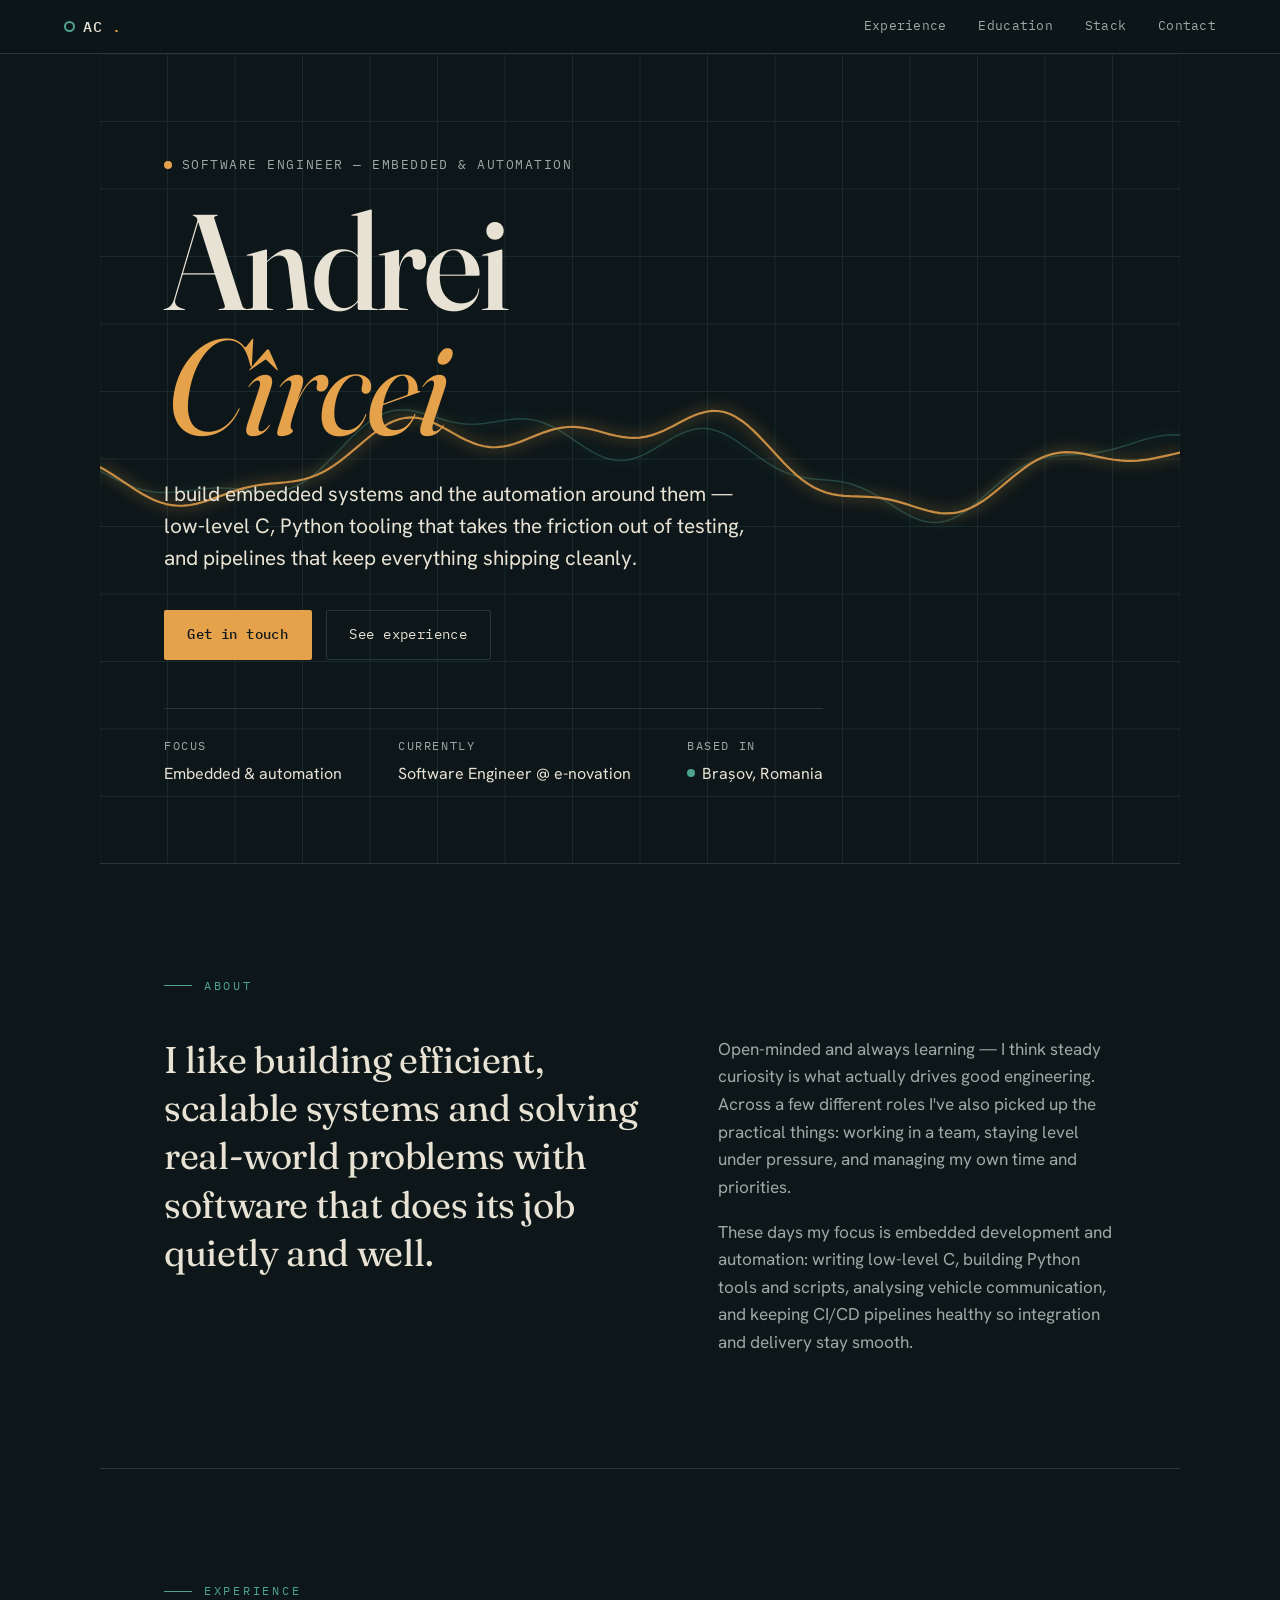
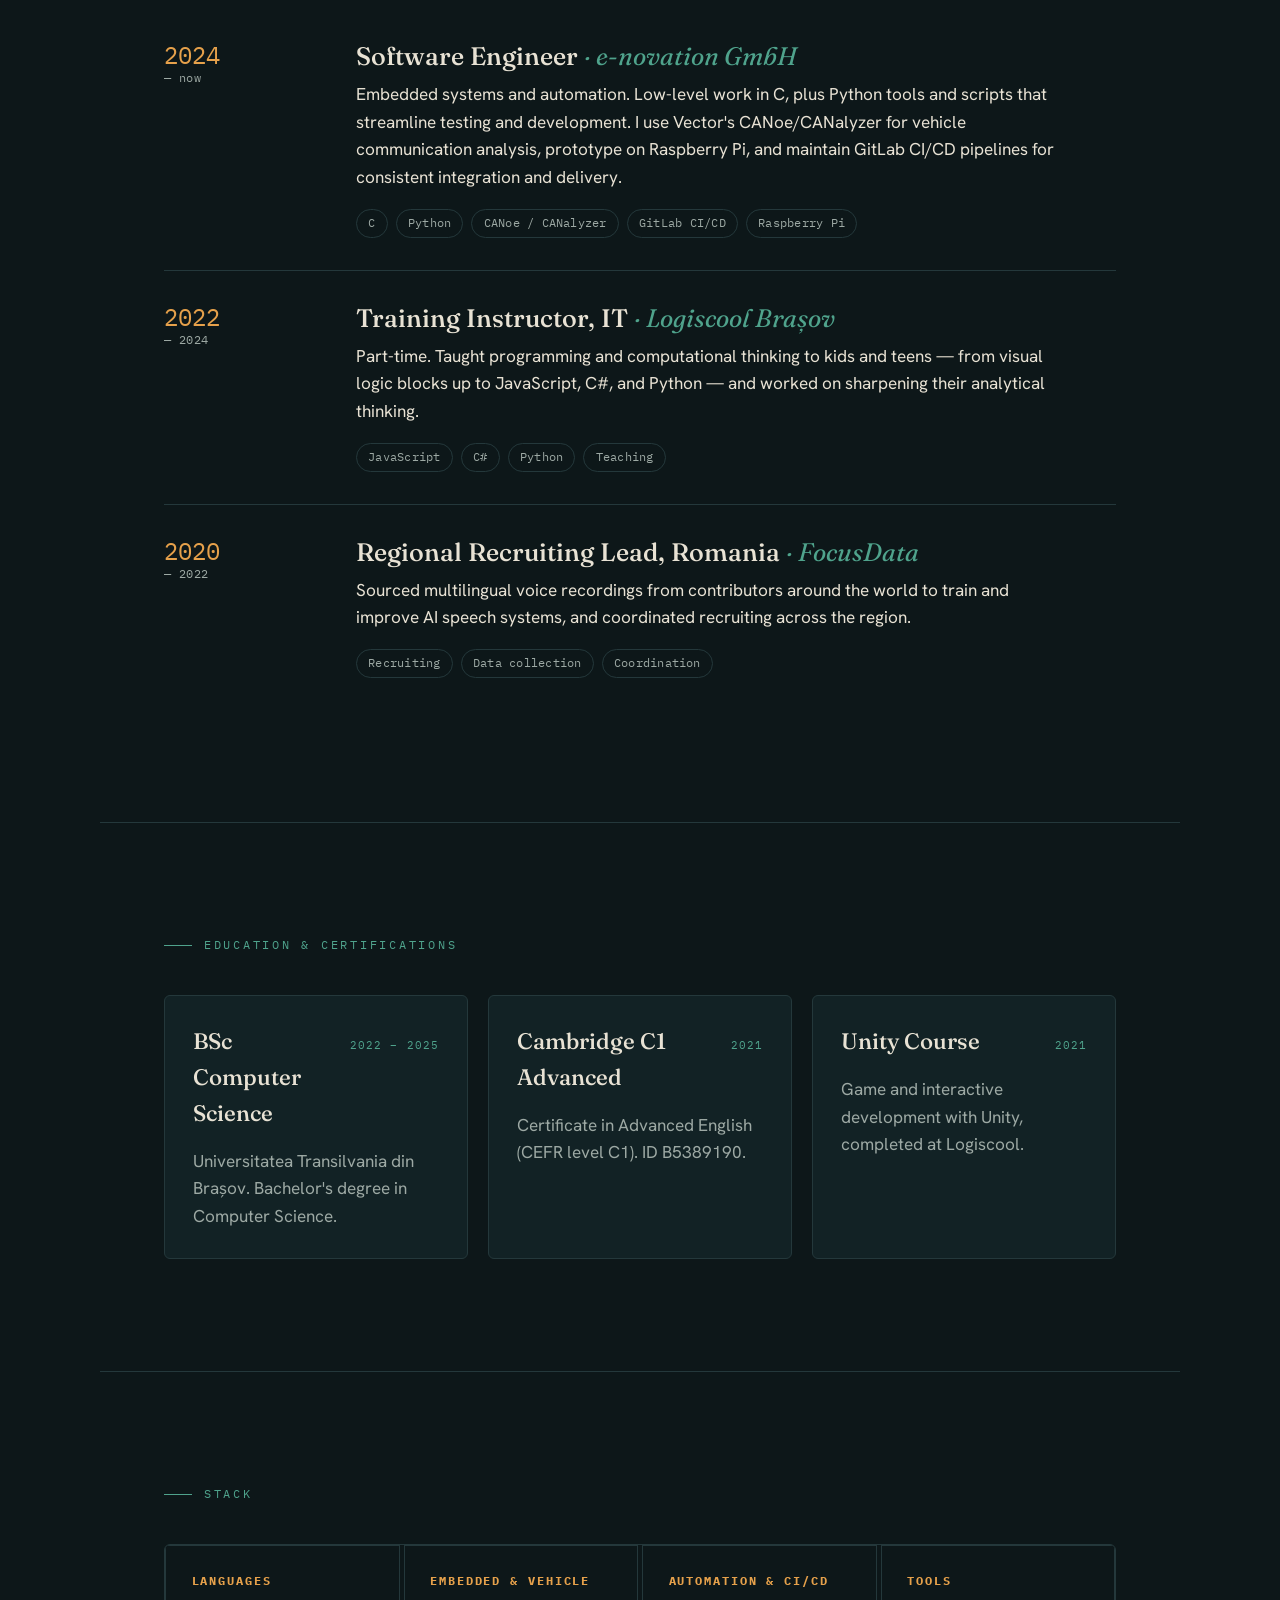
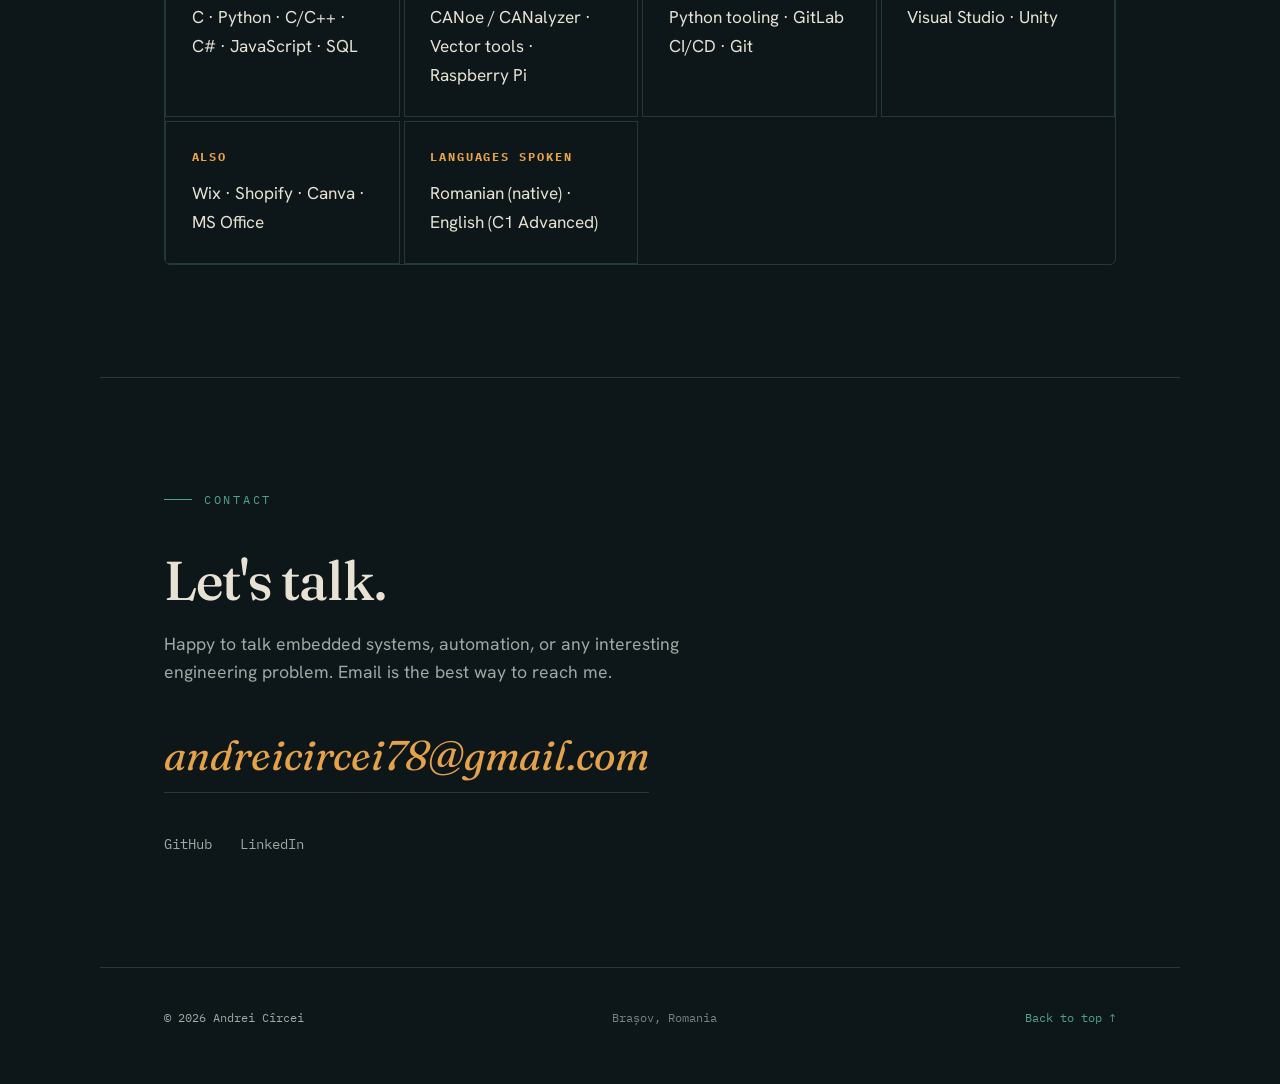
==== commit a657820e: "Build out real CV: embedded/automation software engineer Replace placeholder with real content — cur" ====
--- a/index.html
+++ b/index.html
@@ -3,13 +3,13 @@
 <head>
   <meta charset="utf-8" />
   <meta name="viewport" content="width=device-width, initial-scale=1" />
-  <title>Andrei Cîrcei</title>
-  <meta name="description" content="Andrei Cîrcei — personal site, coming soon." />
+  <title>Andrei Cîrcei — Software Engineer</title>
+  <meta name="description" content="Andrei Cîrcei — software engineer focused on embedded systems and automation, based in Brașov, Romania." />
   <meta name="color-scheme" content="dark" />
 
   <!-- Open Graph -->
-  <meta property="og:title" content="Andrei Cîrcei" />
-  <meta property="og:description" content="Personal site, coming soon." />
+  <meta property="og:title" content="Andrei Cîrcei — Software Engineer" />
+  <meta property="og:description" content="Embedded systems and automation engineer based in Brașov, Romania." />
   <meta property="og:type" content="website" />
   <meta property="og:url" content="https://andreicircei.ro" />
 
@@ -17,33 +17,226 @@
 
   <link rel="preconnect" href="https://fonts.googleapis.com" />
   <link rel="preconnect" href="https://fonts.gstatic.com" crossorigin />
-  <link href="https://fonts.googleapis.com/css2?family=Fraunces:opsz,wght@9..144,400;9..144,500&family=IBM+Plex+Mono:wght@400;500&display=swap" rel="stylesheet" />
+  <link href="https://fonts.googleapis.com/css2?family=Fraunces:opsz,wght@9..144,400;9..144,500;9..144,600&family=Hanken+Grotesk:wght@400;500;600;700&family=IBM+Plex+Mono:wght@400;500&display=swap" rel="stylesheet" />
 
   <link rel="stylesheet" href="styles.css" />
 </head>
-<body class="page-min">
+<body>
+  <a class="skip" href="#main">Skip to content</a>
+
+  <header class="topbar">
+    <a class="wordmark" href="#top" aria-label="Andrei Cîrcei — home">
+      <span class="wordmark__mark" aria-hidden="true"></span>
+      AC<span class="wordmark__dot">.</span>
+    </a>
+    <nav class="topnav" aria-label="Primary">
+      <a href="#work">Experience</a>
+      <a href="#education">Education</a>
+      <a href="#stack">Stack</a>
+      <a href="#contact">Contact</a>
+    </nav>
+  </header>
+
   <main id="main">
-    <section class="hero hero--solo" id="top">
+    <!-- HERO -->
+    <section class="hero" id="top">
       <canvas class="hero__signal" aria-hidden="true"></canvas>
       <div class="hero__inner">
         <p class="eyebrow">
           <span class="eyebrow__pulse" aria-hidden="true"></span>
-          Personal site — in progress
+          Software Engineer — Embedded &amp; Automation
         </p>
         <h1 class="hero__title">
           Andrei<br /><span class="hero__title-accent">Cîrcei</span>
         </h1>
-        <p class="hero__note">
-          Software engineer. A proper site is on the way — for now this is just
-          a placeholder while I settle on the design.
+        <p class="hero__lede">
+          I build embedded systems and the automation around them — low-level C,
+          Python tooling that takes the friction out of testing, and pipelines
+          that keep everything shipping cleanly.
         </p>
-      </div>
+        <div class="hero__actions">
+          <a class="btn btn--solid" href="#contact">Get in touch</a>
+          <a class="btn btn--ghost" href="#work">See experience</a>
+        </div>
+        <dl class="hero__facts">
+          <div class="fact">
+            <dt>Focus</dt>
+            <dd>Embedded &amp; automation</dd>
+          </div>
+          <div class="fact">
+            <dt>Currently</dt>
+            <dd>Software Engineer @ e-novation</dd>
+          </div>
+          <div class="fact">
+            <dt>Based in</dt>
+            <dd><span class="dot-open" aria-hidden="true"></span>Brașov, Romania</dd>
+          </div>
+        </dl>
+      </div>
+    </section>
+
+    <!-- ABOUT -->
+    <section class="band about" id="about">
+      <p class="section-label">About</p>
+      <div class="about__grid">
+        <p class="about__big">
+          I like building efficient, scalable systems and solving real-world
+          problems with software that does its job quietly and well.
+        </p>
+        <div class="about__body">
+          <p>
+            Open-minded and always learning — I think steady curiosity is what
+            actually drives good engineering. Across a few different roles I've
+            also picked up the practical things: working in a team, staying
+            level under pressure, and managing my own time and priorities.
+          </p>
+          <p>
+            These days my focus is embedded development and automation: writing
+            low-level C, building Python tools and scripts, analysing vehicle
+            communication, and keeping CI/CD pipelines healthy so integration
+            and delivery stay smooth.
+          </p>
+        </div>
+      </div>
+    </section>
+
+    <!-- EXPERIENCE — years are the structural markers -->
+    <section class="band work" id="work">
+      <p class="section-label">Experience</p>
+      <ol class="timeline">
+        <li class="entry">
+          <div class="entry__year">2024<span class="entry__now">— now</span></div>
+          <div class="entry__main">
+            <h3 class="entry__role">Software Engineer <span class="entry__co">· e-novation GmbH</span></h3>
+            <p class="entry__desc">
+              Embedded systems and automation. Low-level work in C, plus Python
+              tools and scripts that streamline testing and development. I use
+              Vector's CANoe/CANalyzer for vehicle communication analysis,
+              prototype on Raspberry Pi, and maintain GitLab CI/CD pipelines for
+              consistent integration and delivery.
+            </p>
+            <ul class="tags" aria-label="Technologies">
+              <li>C</li><li>Python</li><li>CANoe / CANalyzer</li><li>GitLab CI/CD</li><li>Raspberry Pi</li>
+            </ul>
+          </div>
+        </li>
+        <li class="entry">
+          <div class="entry__year">2022<span class="entry__now">— 2024</span></div>
+          <div class="entry__main">
+            <h3 class="entry__role">Training Instructor, IT <span class="entry__co">· Logiscool Brașov</span></h3>
+            <p class="entry__desc">
+              Part-time. Taught programming and computational thinking to kids
+              and teens — from visual logic blocks up to JavaScript, C#, and
+              Python — and worked on sharpening their analytical thinking.
+            </p>
+            <ul class="tags" aria-label="Technologies">
+              <li>JavaScript</li><li>C#</li><li>Python</li><li>Teaching</li>
+            </ul>
+          </div>
+        </li>
+        <li class="entry">
+          <div class="entry__year">2020<span class="entry__now">— 2022</span></div>
+          <div class="entry__main">
+            <h3 class="entry__role">Regional Recruiting Lead, Romania <span class="entry__co">· FocusData</span></h3>
+            <p class="entry__desc">
+              Sourced multilingual voice recordings from contributors around the
+              world to train and improve AI speech systems, and coordinated
+              recruiting across the region.
+            </p>
+            <ul class="tags" aria-label="Areas">
+              <li>Recruiting</li><li>Data collection</li><li>Coordination</li>
+            </ul>
+          </div>
+        </li>
+      </ol>
+    </section>
+
+    <!-- EDUCATION -->
+    <section class="band projects" id="education">
+      <p class="section-label">Education &amp; certifications</p>
+      <div class="cards">
+        <article class="card">
+          <div class="card__head">
+            <h3 class="card__title">BSc Computer Science</h3>
+            <span class="card__kind">2022 – 2025</span>
+          </div>
+          <p class="card__desc">
+            Universitatea Transilvania din Brașov. Bachelor's degree in Computer
+            Science.
+          </p>
+        </article>
+        <article class="card">
+          <div class="card__head">
+            <h3 class="card__title">Cambridge C1 Advanced</h3>
+            <span class="card__kind">2021</span>
+          </div>
+          <p class="card__desc">
+            Certificate in Advanced English (CEFR level C1). ID B5389190.
+          </p>
+        </article>
+        <article class="card">
+          <div class="card__head">
+            <h3 class="card__title">Unity Course</h3>
+            <span class="card__kind">2021</span>
+          </div>
+          <p class="card__desc">
+            Game and interactive development with Unity, completed at Logiscool.
+          </p>
+        </article>
+      </div>
+    </section>
+
+    <!-- STACK -->
+    <section class="band stack" id="stack">
+      <p class="section-label">Stack</p>
+      <div class="stack__grid">
+        <div class="cluster">
+          <h3 class="cluster__title">Languages</h3>
+          <p class="cluster__items">C · Python · C/C++ · C# · JavaScript · SQL</p>
+        </div>
+        <div class="cluster">
+          <h3 class="cluster__title">Embedded &amp; vehicle</h3>
+          <p class="cluster__items">CANoe / CANalyzer · Vector tools · Raspberry Pi</p>
+        </div>
+        <div class="cluster">
+          <h3 class="cluster__title">Automation &amp; CI/CD</h3>
+          <p class="cluster__items">Python tooling · GitLab CI/CD · Git</p>
+        </div>
+        <div class="cluster">
+          <h3 class="cluster__title">Tools</h3>
+          <p class="cluster__items">Visual Studio · Unity</p>
+        </div>
+        <div class="cluster">
+          <h3 class="cluster__title">Also</h3>
+          <p class="cluster__items">Wix · Shopify · Canva · MS Office</p>
+        </div>
+        <div class="cluster">
+          <h3 class="cluster__title">Languages spoken</h3>
+          <p class="cluster__items">Romanian (native) · English (C1 Advanced)</p>
+        </div>
+      </div>
+    </section>
+
+    <!-- CONTACT -->
+    <section class="band contact" id="contact">
+      <p class="section-label">Contact</p>
+      <h2 class="contact__title">Let's talk.</h2>
+      <p class="contact__lede">
+        Happy to talk embedded systems, automation, or any interesting
+        engineering problem. Email is the best way to reach me.
+      </p>
+      <a class="contact__email" href="mailto:andreicircei78@gmail.com">andreicircei78@gmail.com</a>
+      <ul class="contact__links" aria-label="Elsewhere">
+        <li><a href="https://github.com/circei" target="_blank" rel="noopener">GitHub</a></li>
+        <li><a href="https://www.linkedin.com/in/andreicircei-3761a31a2/" target="_blank" rel="noopener">LinkedIn</a></li>
+      </ul>
     </section>
   </main>
 
-  <footer class="footer footer--min">
+  <footer class="footer">
     <span>© <span id="year">2026</span> Andrei Cîrcei</span>
-    <span class="footer__note">Demo placeholder — design not finalised.</span>
+    <span class="footer__note">Brașov, Romania</span>
+    <a href="#top" class="footer__top">Back to top ↑</a>
   </footer>
 
   <script src="main.js" defer></script>
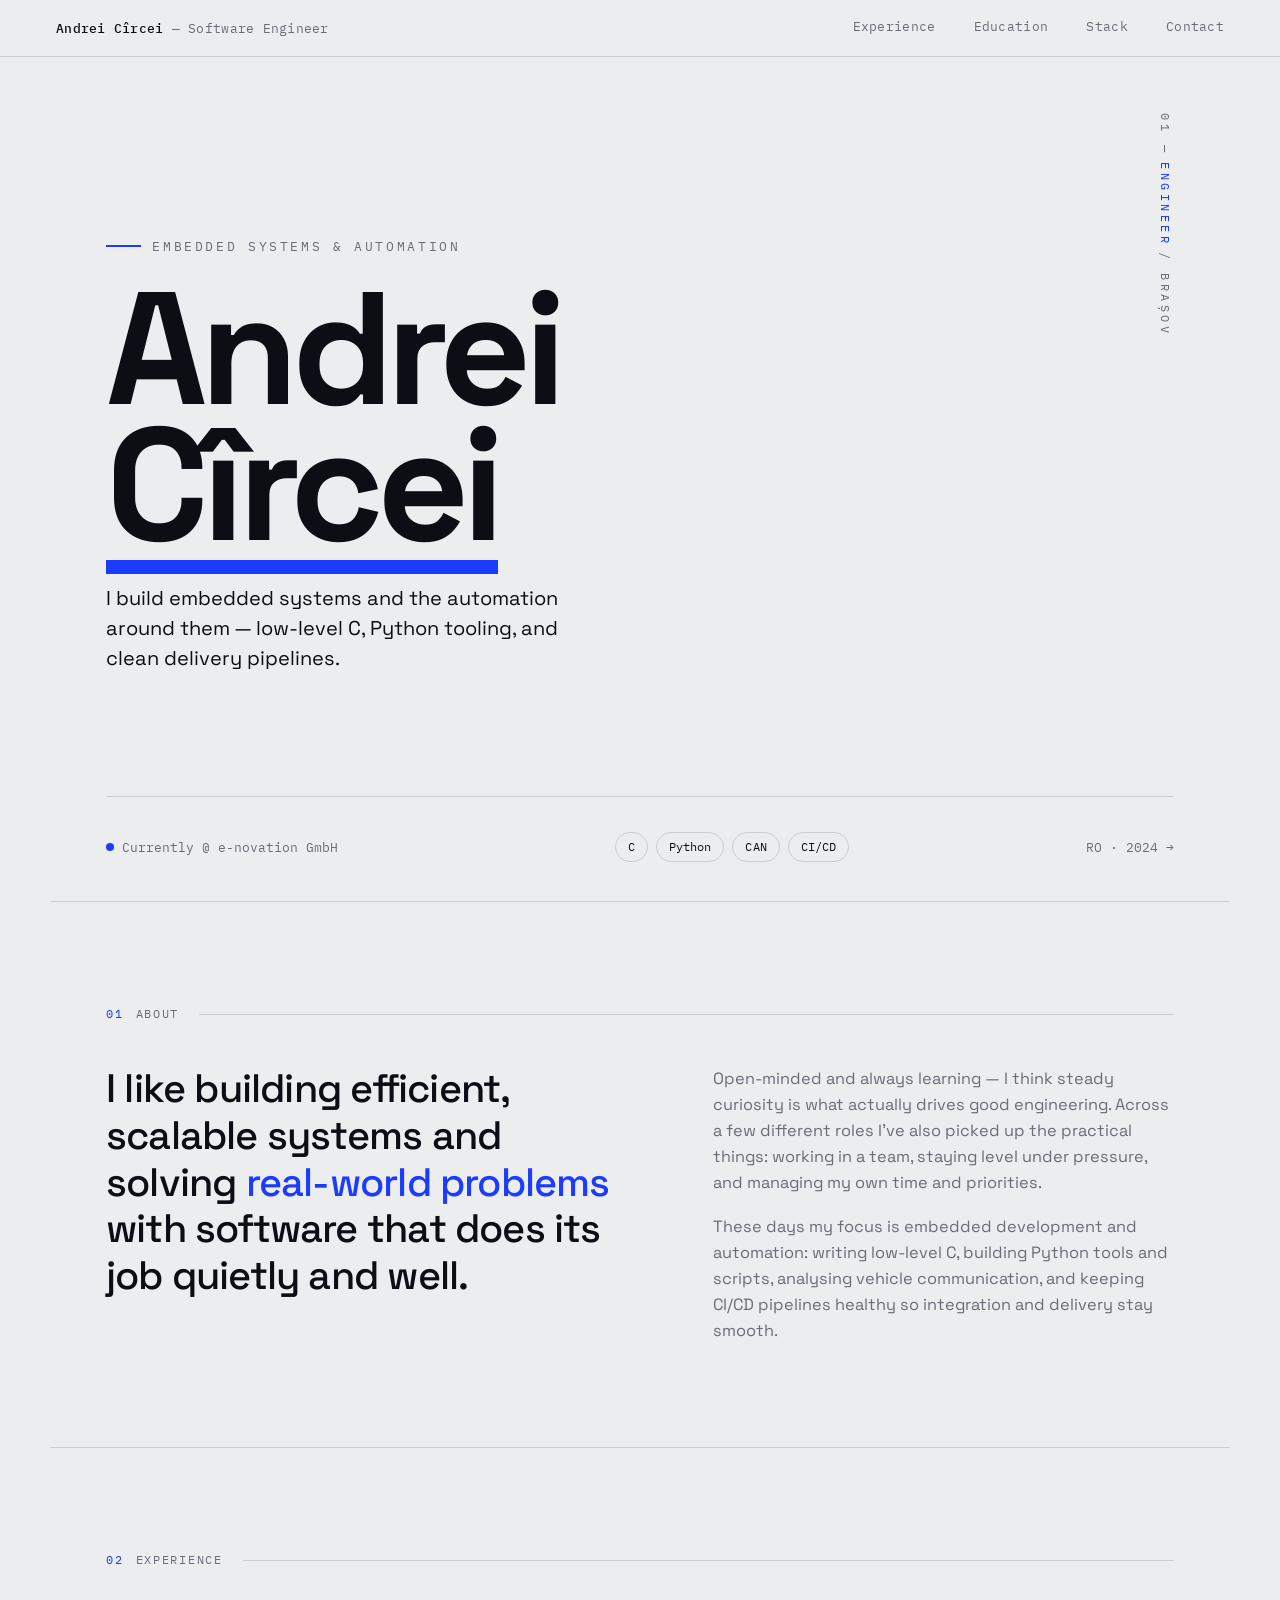
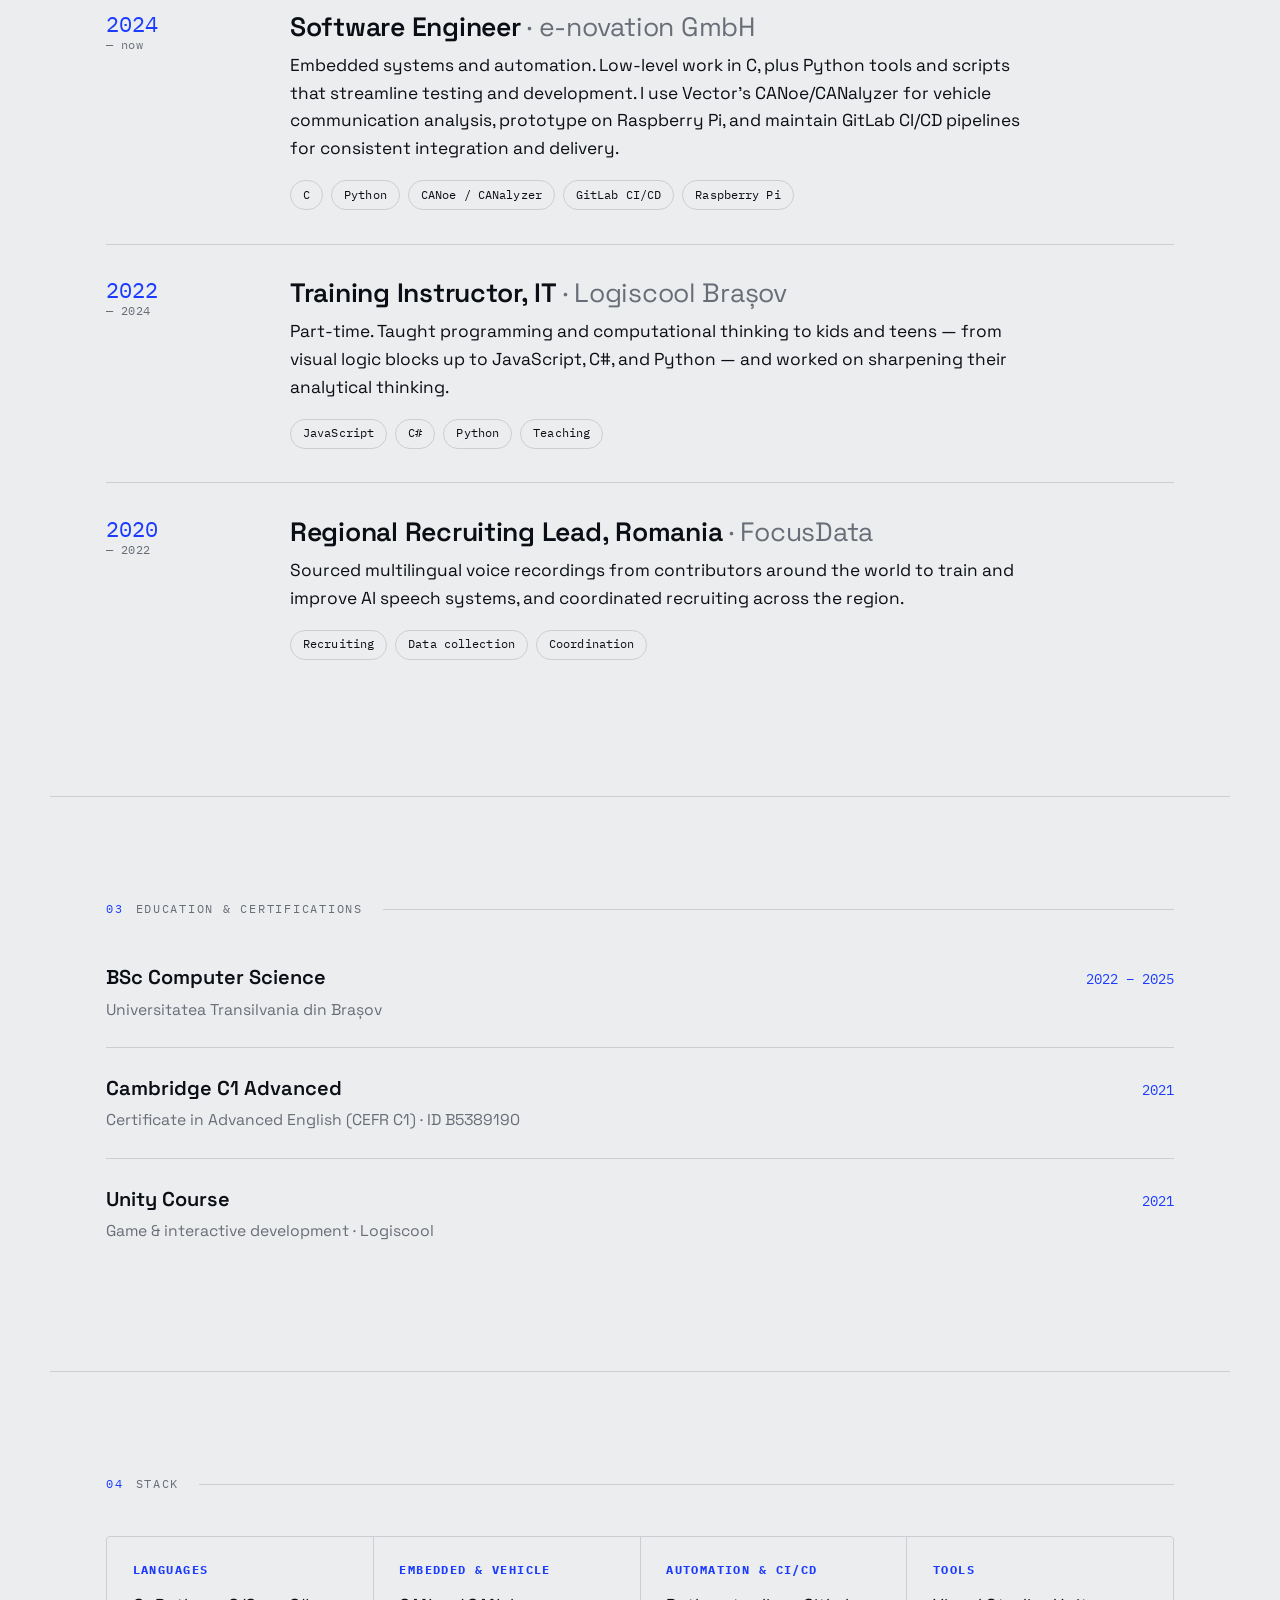
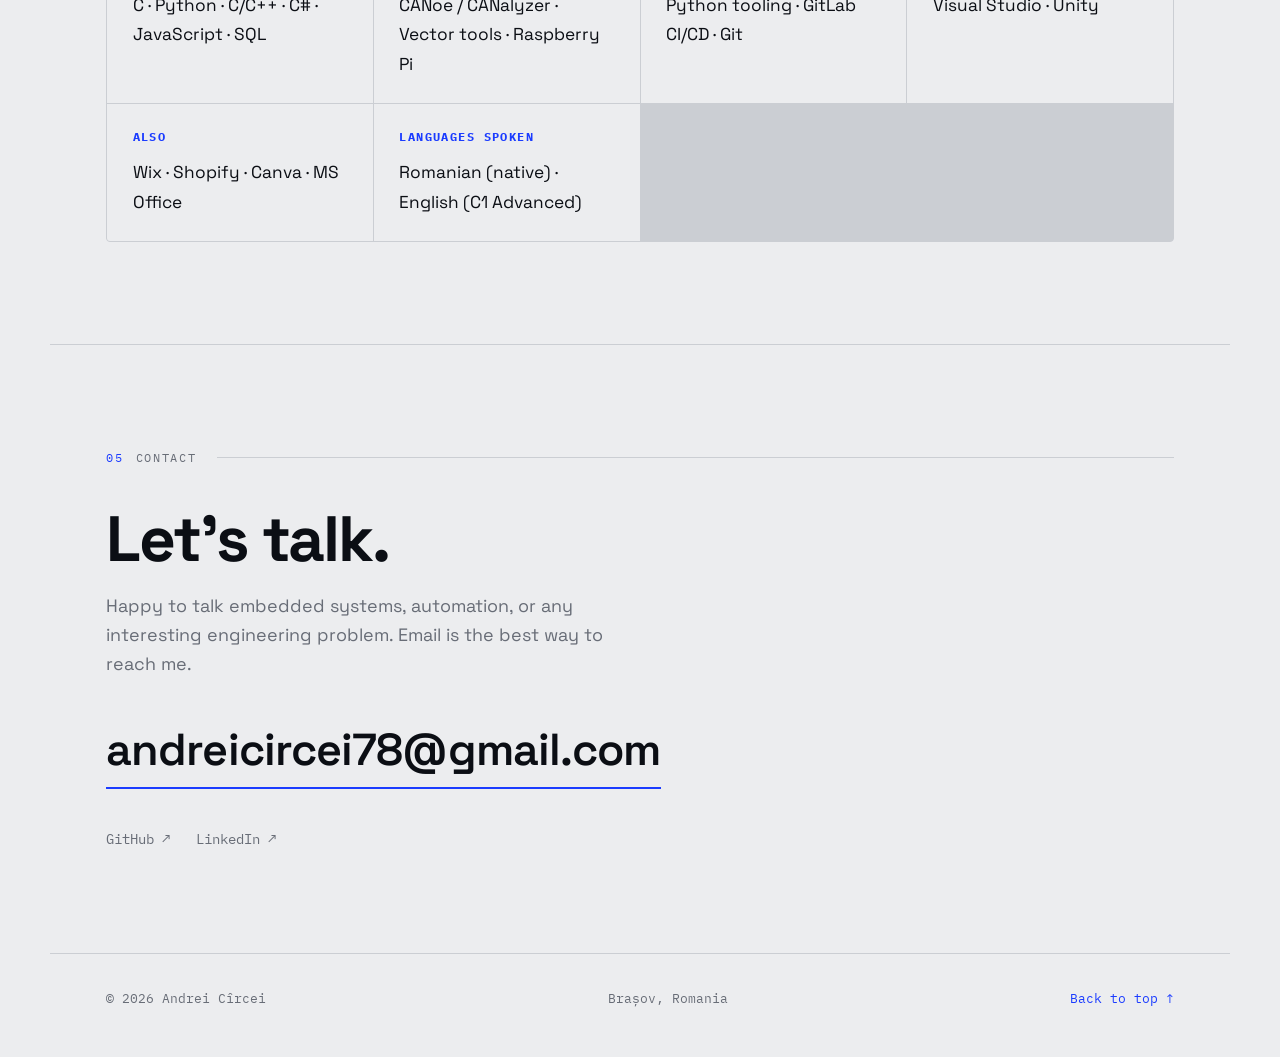
==== commit 23eb1b32: "Rebuild site in Swiss editorial design Light cool-gray theme, electric-blue accent, Space Grotesk + " ====
--- a/index.html
+++ b/index.html
@@ -5,19 +5,18 @@
   <meta name="viewport" content="width=device-width, initial-scale=1" />
   <title>Andrei Cîrcei — Software Engineer</title>
   <meta name="description" content="Andrei Cîrcei — software engineer focused on embedded systems and automation, based in Brașov, Romania." />
-  <meta name="color-scheme" content="dark" />
-
-  <!-- Open Graph -->
+  <meta name="color-scheme" content="light" />
+
   <meta property="og:title" content="Andrei Cîrcei — Software Engineer" />
   <meta property="og:description" content="Embedded systems and automation engineer based in Brașov, Romania." />
   <meta property="og:type" content="website" />
   <meta property="og:url" content="https://andreicircei.ro" />
 
-  <link rel="icon" href="data:image/svg+xml,%3Csvg xmlns='http://www.w3.org/2000/svg' viewBox='0 0 32 32'%3E%3Crect width='32' height='32' rx='7' fill='%230D1719'/%3E%3Cpath d='M5 19 q4 -11 7 0 q3 9 6 -4 q2 -7 4 3 q1 4 5 2' fill='none' stroke='%23E6A14B' stroke-width='2.2' stroke-linecap='round'/%3E%3C/svg%3E" />
+  <link rel="icon" href="data:image/svg+xml,%3Csvg xmlns='http://www.w3.org/2000/svg' viewBox='0 0 32 32'%3E%3Crect width='32' height='32' rx='7' fill='%23ECEDEF'/%3E%3Ctext x='16' y='23' font-family='Arial,sans-serif' font-size='20' font-weight='bold' text-anchor='middle' fill='%230B0E14'%3EA%3C/text%3E%3Crect x='6' y='25' width='20' height='3' fill='%231B3CFF'/%3E%3C/svg%3E" />
 
   <link rel="preconnect" href="https://fonts.googleapis.com" />
   <link rel="preconnect" href="https://fonts.gstatic.com" crossorigin />
-  <link href="https://fonts.googleapis.com/css2?family=Fraunces:opsz,wght@9..144,400;9..144,500;9..144,600&family=Hanken+Grotesk:wght@400;500;600;700&family=IBM+Plex+Mono:wght@400;500&display=swap" rel="stylesheet" />
+  <link href="https://fonts.googleapis.com/css2?family=Space+Grotesk:wght@400;500;600;700&family=IBM+Plex+Mono:wght@400;500&display=swap" rel="stylesheet" />
 
   <link rel="stylesheet" href="styles.css" />
 </head>
@@ -25,10 +24,7 @@
   <a class="skip" href="#main">Skip to content</a>
 
   <header class="topbar">
-    <a class="wordmark" href="#top" aria-label="Andrei Cîrcei — home">
-      <span class="wordmark__mark" aria-hidden="true"></span>
-      AC<span class="wordmark__dot">.</span>
-    </a>
+    <a class="wordmark" href="#top"><b>Andrei Cîrcei</b> — Software Engineer</a>
     <nav class="topnav" aria-label="Primary">
       <a href="#work">Experience</a>
       <a href="#education">Education</a>
@@ -40,48 +36,34 @@
   <main id="main">
     <!-- HERO -->
     <section class="hero" id="top">
-      <canvas class="hero__signal" aria-hidden="true"></canvas>
-      <div class="hero__inner">
-        <p class="eyebrow">
-          <span class="eyebrow__pulse" aria-hidden="true"></span>
-          Software Engineer — Embedded &amp; Automation
-        </p>
-        <h1 class="hero__title">
-          Andrei<br /><span class="hero__title-accent">Cîrcei</span>
-        </h1>
-        <p class="hero__lede">
-          I build embedded systems and the automation around them — low-level C,
-          Python tooling that takes the friction out of testing, and pipelines
-          that keep everything shipping cleanly.
-        </p>
-        <div class="hero__actions">
-          <a class="btn btn--solid" href="#contact">Get in touch</a>
-          <a class="btn btn--ghost" href="#work">See experience</a>
-        </div>
-        <dl class="hero__facts">
-          <div class="fact">
-            <dt>Focus</dt>
-            <dd>Embedded &amp; automation</dd>
-          </div>
-          <div class="fact">
-            <dt>Currently</dt>
-            <dd>Software Engineer @ e-novation</dd>
-          </div>
-          <div class="fact">
-            <dt>Based in</dt>
-            <dd><span class="dot-open" aria-hidden="true"></span>Brașov, Romania</dd>
-          </div>
-        </dl>
+      <div class="hero__mid">
+        <div class="hero__lead">
+          <p class="kicker"><i aria-hidden="true"></i>Embedded systems &amp; automation</p>
+          <h1 class="hero__title">Andrei<br /><span class="uacc">Cîrcei</span></h1>
+          <p class="hero__sub">
+            I build embedded systems and the automation around them — low-level
+            C, Python tooling, and clean delivery pipelines.
+          </p>
+        </div>
+        <div class="hero__index" aria-hidden="true">01 — <span>ENGINEER</span> / BRAȘOV</div>
+      </div>
+      <div class="hero__foot">
+        <span class="hero__status"><span class="dot" aria-hidden="true"></span>Currently @ e-novation GmbH</span>
+        <ul class="hero__pills" aria-label="Core stack">
+          <li class="pill">C</li><li class="pill">Python</li><li class="pill">CAN</li><li class="pill">CI/CD</li>
+        </ul>
+        <span>RO · 2024 →</span>
       </div>
     </section>
 
     <!-- ABOUT -->
-    <section class="band about" id="about">
-      <p class="section-label">About</p>
+    <section class="band" id="about">
+      <p class="seclabel"><span class="num">01</span> About</p>
       <div class="about__grid">
-        <p class="about__big">
-          I like building efficient, scalable systems and solving real-world
-          problems with software that does its job quietly and well.
+        <p class="about__lead">
+          I like building efficient, scalable systems and solving
+          <span class="hl">real-world problems</span> with software that does
+          its job quietly and well.
         </p>
         <div class="about__body">
           <p>
@@ -100,9 +82,9 @@
       </div>
     </section>
 
-    <!-- EXPERIENCE — years are the structural markers -->
-    <section class="band work" id="work">
-      <p class="section-label">Experience</p>
+    <!-- EXPERIENCE -->
+    <section class="band" id="work">
+      <p class="seclabel"><span class="num">02</span> Experience</p>
       <ol class="timeline">
         <li class="entry">
           <div class="entry__year">2024<span class="entry__now">— now</span></div>
@@ -116,7 +98,7 @@
               consistent integration and delivery.
             </p>
             <ul class="tags" aria-label="Technologies">
-              <li>C</li><li>Python</li><li>CANoe / CANalyzer</li><li>GitLab CI/CD</li><li>Raspberry Pi</li>
+              <li class="pill">C</li><li class="pill">Python</li><li class="pill">CANoe / CANalyzer</li><li class="pill">GitLab CI/CD</li><li class="pill">Raspberry Pi</li>
             </ul>
           </div>
         </li>
@@ -130,7 +112,7 @@
               Python — and worked on sharpening their analytical thinking.
             </p>
             <ul class="tags" aria-label="Technologies">
-              <li>JavaScript</li><li>C#</li><li>Python</li><li>Teaching</li>
+              <li class="pill">JavaScript</li><li class="pill">C#</li><li class="pill">Python</li><li class="pill">Teaching</li>
             </ul>
           </div>
         </li>
@@ -144,7 +126,7 @@
               recruiting across the region.
             </p>
             <ul class="tags" aria-label="Areas">
-              <li>Recruiting</li><li>Data collection</li><li>Coordination</li>
+              <li class="pill">Recruiting</li><li class="pill">Data collection</li><li class="pill">Coordination</li>
             </ul>
           </div>
         </li>
@@ -152,43 +134,36 @@
     </section>
 
     <!-- EDUCATION -->
-    <section class="band projects" id="education">
-      <p class="section-label">Education &amp; certifications</p>
-      <div class="cards">
-        <article class="card">
-          <div class="card__head">
-            <h3 class="card__title">BSc Computer Science</h3>
-            <span class="card__kind">2022 – 2025</span>
-          </div>
-          <p class="card__desc">
-            Universitatea Transilvania din Brașov. Bachelor's degree in Computer
-            Science.
-          </p>
-        </article>
-        <article class="card">
-          <div class="card__head">
-            <h3 class="card__title">Cambridge C1 Advanced</h3>
-            <span class="card__kind">2021</span>
-          </div>
-          <p class="card__desc">
-            Certificate in Advanced English (CEFR level C1). ID B5389190.
-          </p>
-        </article>
-        <article class="card">
-          <div class="card__head">
-            <h3 class="card__title">Unity Course</h3>
-            <span class="card__kind">2021</span>
-          </div>
-          <p class="card__desc">
-            Game and interactive development with Unity, completed at Logiscool.
-          </p>
-        </article>
-      </div>
+    <section class="band" id="education">
+      <p class="seclabel"><span class="num">03</span> Education &amp; certifications</p>
+      <ul class="edu">
+        <li>
+          <div>
+            <h3 class="edu__title">BSc Computer Science</h3>
+            <p class="edu__meta">Universitatea Transilvania din Brașov</p>
+          </div>
+          <span class="edu__year">2022 – 2025</span>
+        </li>
+        <li>
+          <div>
+            <h3 class="edu__title">Cambridge C1 Advanced</h3>
+            <p class="edu__meta">Certificate in Advanced English (CEFR C1) · ID B5389190</p>
+          </div>
+          <span class="edu__year">2021</span>
+        </li>
+        <li>
+          <div>
+            <h3 class="edu__title">Unity Course</h3>
+            <p class="edu__meta">Game &amp; interactive development · Logiscool</p>
+          </div>
+          <span class="edu__year">2021</span>
+        </li>
+      </ul>
     </section>
 
     <!-- STACK -->
-    <section class="band stack" id="stack">
-      <p class="section-label">Stack</p>
+    <section class="band" id="stack">
+      <p class="seclabel"><span class="num">04</span> Stack</p>
       <div class="stack__grid">
         <div class="cluster">
           <h3 class="cluster__title">Languages</h3>
@@ -218,8 +193,8 @@
     </section>
 
     <!-- CONTACT -->
-    <section class="band contact" id="contact">
-      <p class="section-label">Contact</p>
+    <section class="band" id="contact">
+      <p class="seclabel"><span class="num">05</span> Contact</p>
       <h2 class="contact__title">Let's talk.</h2>
       <p class="contact__lede">
         Happy to talk embedded systems, automation, or any interesting
@@ -227,15 +202,15 @@
       </p>
       <a class="contact__email" href="mailto:andreicircei78@gmail.com">andreicircei78@gmail.com</a>
       <ul class="contact__links" aria-label="Elsewhere">
-        <li><a href="https://github.com/circei" target="_blank" rel="noopener">GitHub</a></li>
-        <li><a href="https://www.linkedin.com/in/andreicircei-3761a31a2/" target="_blank" rel="noopener">LinkedIn</a></li>
+        <li><a href="https://github.com/circei" target="_blank" rel="noopener">GitHub ↗</a></li>
+        <li><a href="https://www.linkedin.com/in/andreicircei-3761a31a2/" target="_blank" rel="noopener">LinkedIn ↗</a></li>
       </ul>
     </section>
   </main>
 
   <footer class="footer">
     <span>© <span id="year">2026</span> Andrei Cîrcei</span>
-    <span class="footer__note">Brașov, Romania</span>
+    <span>Brașov, Romania</span>
     <a href="#top" class="footer__top">Back to top ↑</a>
   </footer>
 
--- a/styles.css
+++ b/styles.css
@@ -1,517 +1,250 @@
 /* ============================================================
-   Andrei Circei — CV
-   Palette: petrol-teal ground · parchment text · amber signal · teal structure
+   Andrei Cîrcei — CV  ·  "Swiss Editorial"
+   Light cool-gray ground · ink text · single electric-blue accent
+   Space Grotesk (display + body) · IBM Plex Mono (labels / data)
    ============================================================ */
 
 :root {
-  --ground:    #0D1719;
-  --ground-2:  #122225;  /* raised panel */
-  --text:      #E8E2D4;
-  --muted:     #9DA9A4;   /* desaturated parchment-teal */
-  --line:      #24383B;   /* hairline */
-  --accent:    #E6A14B;   /* amber signal */
-  --accent-2:  #4FA38C;   /* structural teal */
-
-  --maxw: 1080px;
-  --gutter: clamp(1.25rem, 5vw, 4rem);
-
-  --font-display: "Fraunces", Georgia, serif;
-  --font-body: "Hanken Grotesk", system-ui, -apple-system, sans-serif;
-  --font-mono: "IBM Plex Mono", ui-monospace, "SF Mono", monospace;
+  --bg:    #ECEDEF;   /* cool light gray */
+  --panel: #E4E6E9;   /* faintly raised */
+  --ink:   #0B0E14;   /* near-black */
+  --mut:   #686D77;   /* muted gray */
+  --line:  #CBCED3;   /* hairline */
+  --acc:   #1B3CFF;   /* electric cobalt */
+  --acc-soft: #DDE2FF;
+
+  --maxw: 1180px;
+  --gutter: clamp(1.4rem, 5vw, 3.5rem);
+
+  --sans: "Space Grotesk", system-ui, -apple-system, sans-serif;
+  --mono: "IBM Plex Mono", ui-monospace, "SF Mono", monospace;
 }
 
 *, *::before, *::after { box-sizing: border-box; }
-
 html { scroll-behavior: smooth; -webkit-text-size-adjust: 100%; }
 
 body {
   margin: 0;
-  background: var(--ground);
-  color: var(--text);
-  font-family: var(--font-body);
-  font-size: clamp(1rem, 0.95rem + 0.2vw, 1.075rem);
+  background: var(--bg);
+  color: var(--ink);
+  font-family: var(--sans);
+  font-size: clamp(1rem, 0.96rem + 0.2vw, 1.08rem);
   line-height: 1.6;
-  font-weight: 400;
   -webkit-font-smoothing: antialiased;
   text-rendering: optimizeLegibility;
   overflow-x: hidden;
 }
 
 a { color: inherit; }
-
-::selection { background: var(--accent); color: var(--ground); }
-
-:focus-visible {
-  outline: 2px solid var(--accent);
-  outline-offset: 3px;
-  border-radius: 2px;
-}
+::selection { background: var(--acc); color: #fff; }
+:focus-visible { outline: 2px solid var(--acc); outline-offset: 3px; border-radius: 2px; }
 
 .skip {
-  position: absolute;
-  left: -9999px;
-  top: 0;
-  background: var(--accent);
-  color: var(--ground);
-  padding: 0.6rem 1rem;
-  z-index: 100;
-  font-weight: 600;
+  position: absolute; left: -9999px; top: 0; z-index: 100;
+  background: var(--acc); color: #fff; padding: 0.6rem 1rem; font-weight: 500;
+  font-family: var(--mono); font-size: 0.85rem;
 }
 .skip:focus { left: 0.5rem; top: 0.5rem; }
 
 /* ---------- Top bar ---------- */
 .topbar {
-  position: sticky;
-  top: 0;
-  z-index: 50;
-  display: flex;
-  align-items: center;
-  justify-content: space-between;
-  padding: 0.9rem var(--gutter);
-  background: color-mix(in srgb, var(--ground) 80%, transparent);
+  position: sticky; top: 0; z-index: 50;
+  display: flex; align-items: center; justify-content: space-between;
+  padding: 1rem var(--gutter);
+  background: color-mix(in srgb, var(--bg) 82%, transparent);
   backdrop-filter: blur(10px);
   border-bottom: 1px solid var(--line);
-}
-
-.wordmark {
-  display: inline-flex;
-  align-items: center;
-  gap: 0.5rem;
-  font-family: var(--font-mono);
-  font-weight: 500;
-  letter-spacing: 0.08em;
-  text-decoration: none;
-  font-size: 0.95rem;
-}
-.wordmark__dot { color: var(--accent); }
-.wordmark__mark {
-  width: 0.7rem;
-  height: 0.7rem;
-  border: 2px solid var(--accent-2);
-  border-radius: 50%;
-  display: inline-block;
-}
-
-.topnav {
-  display: flex;
-  gap: clamp(0.9rem, 3vw, 2rem);
-  font-family: var(--font-mono);
-  font-size: 0.82rem;
-  letter-spacing: 0.02em;
-}
+  font-family: var(--mono); font-size: 0.82rem; letter-spacing: 0.02em;
+}
+.wordmark { text-decoration: none; color: var(--mut); }
+.wordmark b { color: var(--ink); font-weight: 500; }
+.topnav { display: flex; gap: clamp(1rem, 3vw, 2.4rem); }
 .topnav a {
-  text-decoration: none;
-  color: var(--muted);
-  padding-bottom: 2px;
-  border-bottom: 1px solid transparent;
+  text-decoration: none; color: var(--mut);
+  padding-bottom: 2px; border-bottom: 1px solid transparent;
   transition: color 0.2s, border-color 0.2s;
 }
-.topnav a:hover { color: var(--text); border-color: var(--accent); }
-
-/* ---------- Shared section rhythm ---------- */
+.topnav a:hover { color: var(--ink); border-color: var(--acc); }
+
+/* ---------- Section scaffold ---------- */
 .band {
-  max-width: var(--maxw);
-  margin-inline: auto;
-  padding: clamp(3.5rem, 9vw, 7rem) var(--gutter);
+  max-width: var(--maxw); margin-inline: auto;
+  padding: clamp(3.5rem, 8vw, 6.5rem) var(--gutter);
   border-top: 1px solid var(--line);
 }
-
-.section-label {
-  font-family: var(--font-mono);
-  font-size: 0.78rem;
-  letter-spacing: 0.22em;
-  text-transform: uppercase;
-  color: var(--accent-2);
-  margin: 0 0 2.5rem;
-  display: flex;
-  align-items: center;
-  gap: 0.75rem;
-}
-.section-label::before {
-  content: "";
-  width: 1.75rem;
-  height: 1px;
-  background: var(--accent-2);
-}
+.seclabel {
+  font-family: var(--mono); font-size: 0.78rem;
+  letter-spacing: 0.14em; text-transform: uppercase; color: var(--mut);
+  margin: 0 0 2.6rem; display: flex; align-items: baseline; gap: 0.75rem;
+}
+.seclabel .num { color: var(--acc); }
+.seclabel::after { content: ""; flex: 1; height: 1px; background: var(--line); align-self: center; margin-left: 0.5rem; }
 
 /* ---------- Hero ---------- */
 .hero {
-  position: relative;
-  min-height: min(92vh, 760px);
-  display: flex;
-  align-items: center;
-  max-width: var(--maxw);
-  margin-inline: auto;
-  padding: clamp(3rem, 8vw, 6rem) var(--gutter) clamp(3rem, 6vw, 5rem);
-  overflow: hidden;
-}
-.hero__signal {
-  position: absolute;
-  inset: 0;
-  width: 100%;
-  height: 100%;
-  z-index: 0;
-  opacity: 0.9;
-}
-.hero__inner { position: relative; z-index: 1; max-width: 46rem; }
-
-.eyebrow {
-  display: inline-flex;
-  align-items: center;
-  gap: 0.6rem;
-  font-family: var(--font-mono);
-  font-size: 0.8rem;
-  letter-spacing: 0.12em;
-  text-transform: uppercase;
-  color: var(--muted);
-  margin: 0 0 1.5rem;
-}
-.eyebrow__pulse {
-  width: 0.5rem; height: 0.5rem;
-  border-radius: 50%;
-  background: var(--accent);
-  box-shadow: 0 0 0 0 color-mix(in srgb, var(--accent) 70%, transparent);
-  animation: pulse 2.4s ease-out infinite;
-}
-@keyframes pulse {
-  0%   { box-shadow: 0 0 0 0 color-mix(in srgb, var(--accent) 60%, transparent); }
-  70%  { box-shadow: 0 0 0 0.6rem transparent; }
-  100% { box-shadow: 0 0 0 0 transparent; }
-}
+  min-height: calc(100vh - 56px);
+  display: flex; flex-direction: column;
+  max-width: var(--maxw); margin-inline: auto;
+  padding: clamp(2rem, 5vw, 3.5rem) var(--gutter) 1.6rem;
+}
+.hero__mid {
+  flex: 1; display: grid; grid-template-columns: 1fr auto;
+  align-items: center; gap: 2rem;
+}
+.kicker {
+  font-family: var(--mono); font-size: 0.82rem; letter-spacing: 0.2em;
+  text-transform: uppercase; color: var(--mut);
+  display: flex; align-items: center; gap: 0.7rem; margin: 0 0 1.5rem;
+}
+.kicker i { width: 2.2rem; height: 2px; background: var(--acc); display: inline-block; }
 
 .hero__title {
-  font-family: var(--font-display);
-  font-weight: 500;
-  font-size: clamp(3.6rem, 13vw, 8.5rem);
-  line-height: 0.92;
-  letter-spacing: -0.02em;
-  margin: 0 0 1.75rem;
-  font-optical-sizing: auto;
-}
-.hero__title-accent {
-  color: var(--accent);
-  font-style: italic;
-  font-weight: 400;
-}
-
-.hero__lede {
-  font-size: clamp(1.05rem, 1rem + 0.4vw, 1.3rem);
-  line-height: 1.55;
-  color: var(--text);
-  max-width: 38rem;
-  margin: 0 0 2.25rem;
-}
-
-.hero__actions {
-  display: flex;
-  flex-wrap: wrap;
-  gap: 0.9rem;
-  margin-bottom: 3rem;
-}
-
-.btn {
-  font-family: var(--font-mono);
-  font-size: 0.85rem;
-  letter-spacing: 0.03em;
-  text-decoration: none;
-  padding: 0.8rem 1.4rem;
-  border-radius: 2px;
-  border: 1px solid transparent;
-  transition: transform 0.15s ease, background 0.2s, color 0.2s, border-color 0.2s;
-  display: inline-block;
-}
-.btn:hover { transform: translateY(-2px); }
-.btn--solid { background: var(--accent); color: var(--ground); font-weight: 500; }
-.btn--solid:hover { background: color-mix(in srgb, var(--accent) 88%, white); }
-.btn--ghost { border-color: var(--line); color: var(--text); }
-.btn--ghost:hover { border-color: var(--accent-2); color: var(--accent-2); }
-
-.hero__facts {
-  display: flex;
-  flex-wrap: wrap;
-  gap: clamp(1.5rem, 5vw, 3.5rem);
-  margin: 0;
-  padding-top: 1.75rem;
-  border-top: 1px solid var(--line);
-}
-.fact dt {
-  font-family: var(--font-mono);
-  font-size: 0.72rem;
-  letter-spacing: 0.14em;
-  text-transform: uppercase;
-  color: var(--muted);
-  margin-bottom: 0.35rem;
-}
-.fact dd {
-  margin: 0;
-  font-size: 1rem;
-  display: flex;
-  align-items: center;
-  gap: 0.45rem;
-}
-.dot-open {
-  width: 0.5rem; height: 0.5rem; border-radius: 50%;
-  background: var(--accent-2);
-}
+  font-weight: 700; font-size: clamp(3.4rem, 12.5vw, 10.5rem);
+  line-height: 0.85; letter-spacing: -0.045em; margin: 0;
+}
+.uacc { text-decoration: none; position: relative; white-space: nowrap; }
+.uacc::after {
+  content: ""; position: absolute; left: 0; right: 0; bottom: 0.08em;
+  height: 0.085em; background: var(--acc);
+}
+.hero__sub {
+  margin: 1.9rem 0 0; max-width: 31rem;
+  font-size: clamp(1.05rem, 1rem + 0.4vw, 1.25rem); line-height: 1.5; color: var(--ink);
+}
+.hero__index {
+  writing-mode: vertical-rl; align-self: stretch;
+  display: flex; align-items: center; gap: 0.4rem;
+  font-family: var(--mono); font-size: 0.74rem; letter-spacing: 0.3em;
+  text-transform: uppercase; color: var(--mut);
+}
+.hero__index span { color: var(--acc); }
+
+.hero__foot {
+  display: flex; align-items: center; justify-content: space-between;
+  flex-wrap: wrap; gap: 1rem;
+  padding-top: 1.4rem; border-top: 1px solid var(--line);
+  font-family: var(--mono); font-size: 0.82rem; color: var(--mut);
+}
+.hero__status { display: inline-flex; align-items: center; gap: 0.5rem; }
+.dot { width: 0.5rem; height: 0.5rem; border-radius: 50%; background: var(--acc); display: inline-block; }
+.hero__pills { display: flex; gap: 0.5rem; flex-wrap: wrap; }
+
+/* ---------- Pills ---------- */
+.pill {
+  font-family: var(--mono); font-size: 0.74rem; letter-spacing: 0.01em;
+  border: 1px solid var(--line); border-radius: 100px;
+  padding: 0.28rem 0.75rem; color: var(--ink); background: transparent;
+  list-style: none;
+}
+.tags { display: flex; flex-wrap: wrap; gap: 0.5rem; margin: 0; padding: 0; }
 
 /* ---------- About ---------- */
-.about__grid {
-  display: grid;
-  grid-template-columns: 1.2fr 1fr;
-  gap: clamp(2rem, 6vw, 5rem);
-  align-items: start;
-}
-.about__big {
-  font-family: var(--font-display);
-  font-weight: 400;
-  font-size: clamp(1.5rem, 1.2rem + 1.4vw, 2.35rem);
-  line-height: 1.3;
-  letter-spacing: -0.01em;
-  margin: 0;
-}
-.about__body { color: var(--muted); }
+.about__grid { display: grid; grid-template-columns: 1.15fr 1fr; gap: clamp(2rem, 6vw, 5rem); align-items: start; }
+.about__lead {
+  font-weight: 500; font-size: clamp(1.6rem, 1.2rem + 1.6vw, 2.6rem);
+  line-height: 1.18; letter-spacing: -0.02em; margin: 0;
+}
+.about__lead .hl { color: var(--acc); }
+.about__body { color: var(--mut); font-size: 1.02rem; }
 .about__body p { margin: 0 0 1.1rem; }
 .about__body p:last-child { margin-bottom: 0; }
 
-/* ---------- Timeline / work ---------- */
+/* ---------- Experience timeline ---------- */
 .timeline { list-style: none; margin: 0; padding: 0; }
 .entry {
-  display: grid;
-  grid-template-columns: 9rem 1fr;
-  gap: clamp(1rem, 4vw, 3rem);
-  padding: 2rem 0;
-  border-top: 1px solid var(--line);
+  display: grid; grid-template-columns: 8.5rem 1fr; gap: clamp(1rem, 4vw, 3rem);
+  padding: 2.1rem 0; border-top: 1px solid var(--line);
 }
 .entry:first-child { border-top: none; padding-top: 0; }
-.entry__year {
-  font-family: var(--font-mono);
-  font-size: 1.5rem;
-  color: var(--accent);
-  line-height: 1.2;
-}
-.entry__now {
-  display: block;
-  font-size: 0.78rem;
-  color: var(--muted);
-  letter-spacing: 0.04em;
-}
+.entry__year { font-family: var(--mono); font-size: 1.35rem; color: var(--acc); line-height: 1.2; }
+.entry__now { display: block; font-size: 0.76rem; color: var(--mut); letter-spacing: 0.04em; }
 .entry__role {
-  font-family: var(--font-display);
-  font-weight: 500;
-  font-size: clamp(1.25rem, 1.1rem + 0.6vw, 1.6rem);
-  margin: 0 0 0.6rem;
-  line-height: 1.2;
-}
-.entry__co { color: var(--accent-2); font-style: italic; font-weight: 400; }
-.entry__desc { margin: 0 0 1.1rem; color: var(--text); max-width: 44rem; }
-
-/* ---------- Tag pills ---------- */
-.tags {
-  list-style: none;
-  display: flex;
-  flex-wrap: wrap;
-  gap: 0.5rem;
-  margin: 0;
-  padding: 0;
-}
-.tags li {
-  font-family: var(--font-mono);
-  font-size: 0.74rem;
-  letter-spacing: 0.02em;
-  color: var(--muted);
-  border: 1px solid var(--line);
-  border-radius: 100px;
-  padding: 0.25rem 0.7rem;
-}
-
-/* ---------- Projects ---------- */
-.cards {
-  display: grid;
-  grid-template-columns: repeat(auto-fit, minmax(min(100%, 16rem), 1fr));
-  gap: 1.25rem;
-}
-.card {
-  background: var(--ground-2);
-  border: 1px solid var(--line);
-  border-radius: 6px;
-  padding: 1.75rem;
-  display: flex;
-  flex-direction: column;
-  gap: 1rem;
-  transition: transform 0.18s ease, border-color 0.2s;
-}
-.card:hover { transform: translateY(-4px); border-color: var(--accent-2); }
-.card__head {
-  display: flex;
-  align-items: baseline;
-  justify-content: space-between;
-  gap: 1rem;
-}
-.card__title {
-  font-family: var(--font-display);
-  font-weight: 500;
-  font-size: 1.4rem;
-  margin: 0;
-}
-.card__kind {
-  font-family: var(--font-mono);
-  font-size: 0.68rem;
-  letter-spacing: 0.1em;
-  text-transform: uppercase;
-  color: var(--accent-2);
-  white-space: nowrap;
-}
-.card__desc { margin: 0; color: var(--muted); flex: 1; }
-.card__link {
-  font-family: var(--font-mono);
-  font-size: 0.82rem;
-  text-decoration: none;
-  color: var(--accent);
-  display: inline-flex;
-  gap: 0.4rem;
-  align-items: center;
-  width: fit-content;
-}
-.card__link:hover { text-decoration: underline; text-underline-offset: 3px; }
+  font-weight: 600; font-size: clamp(1.3rem, 1.1rem + 0.7vw, 1.7rem);
+  letter-spacing: -0.01em; line-height: 1.18; margin: 0 0 0.55rem;
+}
+.entry__co { color: var(--mut); font-weight: 400; }
+.entry__desc { margin: 0 0 1.1rem; color: var(--ink); max-width: 46rem; }
+
+/* ---------- Education ---------- */
+.edu { list-style: none; margin: 0; padding: 0; display: grid; gap: 0; }
+.edu li {
+  display: grid; grid-template-columns: 1fr auto; gap: 1rem 2rem;
+  align-items: baseline; padding: 1.5rem 0; border-top: 1px solid var(--line);
+}
+.edu li:first-child { border-top: none; padding-top: 0; }
+.edu__title { font-weight: 600; font-size: 1.25rem; margin: 0 0 0.3rem; }
+.edu__meta { color: var(--mut); margin: 0; font-size: 0.98rem; }
+.edu__year { font-family: var(--mono); font-size: 0.86rem; color: var(--acc); white-space: nowrap; }
 
 /* ---------- Stack ---------- */
 .stack__grid {
-  display: grid;
-  grid-template-columns: repeat(auto-fit, minmax(min(100%, 14rem), 1fr));
-  gap: 0.25rem;
-  border: 1px solid var(--line);
-  border-radius: 6px;
-  overflow: hidden;
-}
-.cluster {
-  padding: 1.6rem;
-  border: 0.5px solid var(--line);
-}
+  display: grid; grid-template-columns: repeat(auto-fit, minmax(min(100%, 15rem), 1fr));
+  border: 1px solid var(--line); border-radius: 4px; overflow: hidden;
+  background: var(--line); gap: 1px;
+}
+.cluster { background: var(--bg); padding: 1.5rem 1.6rem; }
 .cluster__title {
-  font-family: var(--font-mono);
-  font-size: 0.74rem;
-  letter-spacing: 0.16em;
-  text-transform: uppercase;
-  color: var(--accent);
-  margin: 0 0 0.75rem;
-}
-.cluster__items { margin: 0; color: var(--text); line-height: 1.7; }
+  font-family: var(--mono); font-size: 0.74rem; letter-spacing: 0.12em;
+  text-transform: uppercase; color: var(--acc); margin: 0 0 0.7rem;
+}
+.cluster__items { margin: 0; color: var(--ink); line-height: 1.7; }
 
 /* ---------- Contact ---------- */
 .contact__title {
-  font-family: var(--font-display);
-  font-weight: 500;
-  font-size: clamp(2rem, 1.5rem + 2.4vw, 3.6rem);
-  line-height: 1.1;
-  letter-spacing: -0.02em;
-  margin: 0 0 1.25rem;
-}
-.contact__lede {
-  color: var(--muted);
-  max-width: 36rem;
-  font-size: 1.1rem;
-  margin: 0 0 2.25rem;
-}
+  font-weight: 700; font-size: clamp(2.4rem, 1.6rem + 3vw, 4.6rem);
+  letter-spacing: -0.035em; line-height: 0.95; margin: 0 0 1.4rem;
+}
+.contact__lede { color: var(--mut); max-width: 34rem; font-size: 1.12rem; margin: 0 0 2.2rem; }
 .contact__email {
-  font-family: var(--font-display);
-  font-style: italic;
-  font-size: clamp(1.6rem, 1.2rem + 1.8vw, 2.6rem);
-  color: var(--accent);
-  text-decoration: none;
-  border-bottom: 1px solid var(--line);
-  padding-bottom: 0.2rem;
-  transition: border-color 0.2s;
-  display: inline-block;
-}
-.contact__email:hover { border-color: var(--accent); }
+  display: inline-block; font-weight: 600;
+  font-size: clamp(1.5rem, 1rem + 2.4vw, 2.8rem); letter-spacing: -0.02em;
+  color: var(--ink); text-decoration: none;
+  border-bottom: 2px solid var(--acc); padding-bottom: 0.1rem;
+  transition: color 0.2s;
+}
+.contact__email:hover { color: var(--acc); }
 .contact__links {
-  list-style: none;
-  display: flex;
-  flex-wrap: wrap;
-  gap: 1.75rem;
-  margin: 2.5rem 0 0;
-  padding: 0;
-  font-family: var(--font-mono);
-  font-size: 0.88rem;
+  list-style: none; display: flex; flex-wrap: wrap; gap: 1.6rem;
+  margin: 2.4rem 0 0; padding: 0; font-family: var(--mono); font-size: 0.9rem;
 }
 .contact__links a {
-  text-decoration: none;
-  color: var(--muted);
-  border-bottom: 1px solid transparent;
-  padding-bottom: 2px;
+  text-decoration: none; color: var(--mut);
+  border-bottom: 1px solid transparent; padding-bottom: 2px;
   transition: color 0.2s, border-color 0.2s;
 }
-.contact__links a:hover { color: var(--text); border-color: var(--accent-2); }
+.contact__links a:hover { color: var(--ink); border-color: var(--acc); }
 
 /* ---------- Footer ---------- */
 .footer {
-  max-width: var(--maxw);
-  margin-inline: auto;
-  padding: 2.5rem var(--gutter) 3.5rem;
-  border-top: 1px solid var(--line);
-  display: flex;
-  flex-wrap: wrap;
-  gap: 0.75rem 2rem;
-  align-items: center;
-  justify-content: space-between;
-  font-family: var(--font-mono);
-  font-size: 0.78rem;
-  color: var(--muted);
-}
-.footer__note { color: color-mix(in srgb, var(--muted) 75%, transparent); }
-.footer__top { text-decoration: none; color: var(--accent-2); }
-.footer__top:hover { color: var(--accent); }
-
-/* ---------- Reveal on scroll ---------- */
-.band, .hero__inner > * {
-  --rd: 0ms;
-}
-.reveal {
-  opacity: 0;
-  transform: translateY(18px);
-}
+  max-width: var(--maxw); margin-inline: auto;
+  padding: 2.2rem var(--gutter) 3rem; border-top: 1px solid var(--line);
+  display: flex; flex-wrap: wrap; gap: 0.75rem 2rem;
+  align-items: center; justify-content: space-between;
+  font-family: var(--mono); font-size: 0.8rem; color: var(--mut);
+}
+.footer__top { text-decoration: none; color: var(--acc); }
+
+/* ---------- Reveal ---------- */
+.reveal { opacity: 0; transform: translateY(16px); }
 .reveal.is-in {
-  opacity: 1;
-  transform: none;
+  opacity: 1; transform: none;
   transition: opacity 0.6s ease, transform 0.6s cubic-bezier(0.2, 0.7, 0.2, 1);
-  transition-delay: var(--rd);
-}
-
-/* ---------- Minimal placeholder page ---------- */
-.page-min {
-  display: flex;
-  flex-direction: column;
-  min-height: 100vh;
-  min-height: 100svh;
-}
-.page-min #main { flex: 1 0 auto; display: flex; }
-.hero--solo { flex: 1; min-height: 0; }
-
-.hero__note {
-  font-size: clamp(0.95rem, 0.9rem + 0.25vw, 1.12rem);
-  line-height: 1.65;
-  color: var(--muted);
-  max-width: 33rem;
-  margin: 0;
-}
-
-.footer--min { flex-shrink: 0; }
+}
 
 /* ---------- Responsive ---------- */
-@media (max-width: 720px) {
+@media (max-width: 760px) {
   .topnav { display: none; }
+  .hero__mid { grid-template-columns: 1fr; }
+  .hero__index { display: none; }
   .about__grid { grid-template-columns: 1fr; }
-  .entry { grid-template-columns: 1fr; gap: 0.75rem; }
-  .entry__year { font-size: 1.2rem; }
-  .entry__now { display: inline; font-size: 0.78rem; }
+  .entry { grid-template-columns: 1fr; gap: 0.6rem; }
+  .entry__now { display: inline; }
+  .edu li { grid-template-columns: 1fr; }
+  .edu__year { order: -1; }
 }
 
 @media (prefers-reduced-motion: reduce) {
   html { scroll-behavior: auto; }
-  *, *::before, *::after {
-    animation-duration: 0.001ms !important;
-    animation-iteration-count: 1 !important;
-    transition-duration: 0.001ms !important;
-  }
+  *, *::before, *::after { transition-duration: 0.001ms !important; animation-duration: 0.001ms !important; }
   .reveal { opacity: 1; transform: none; }
 }
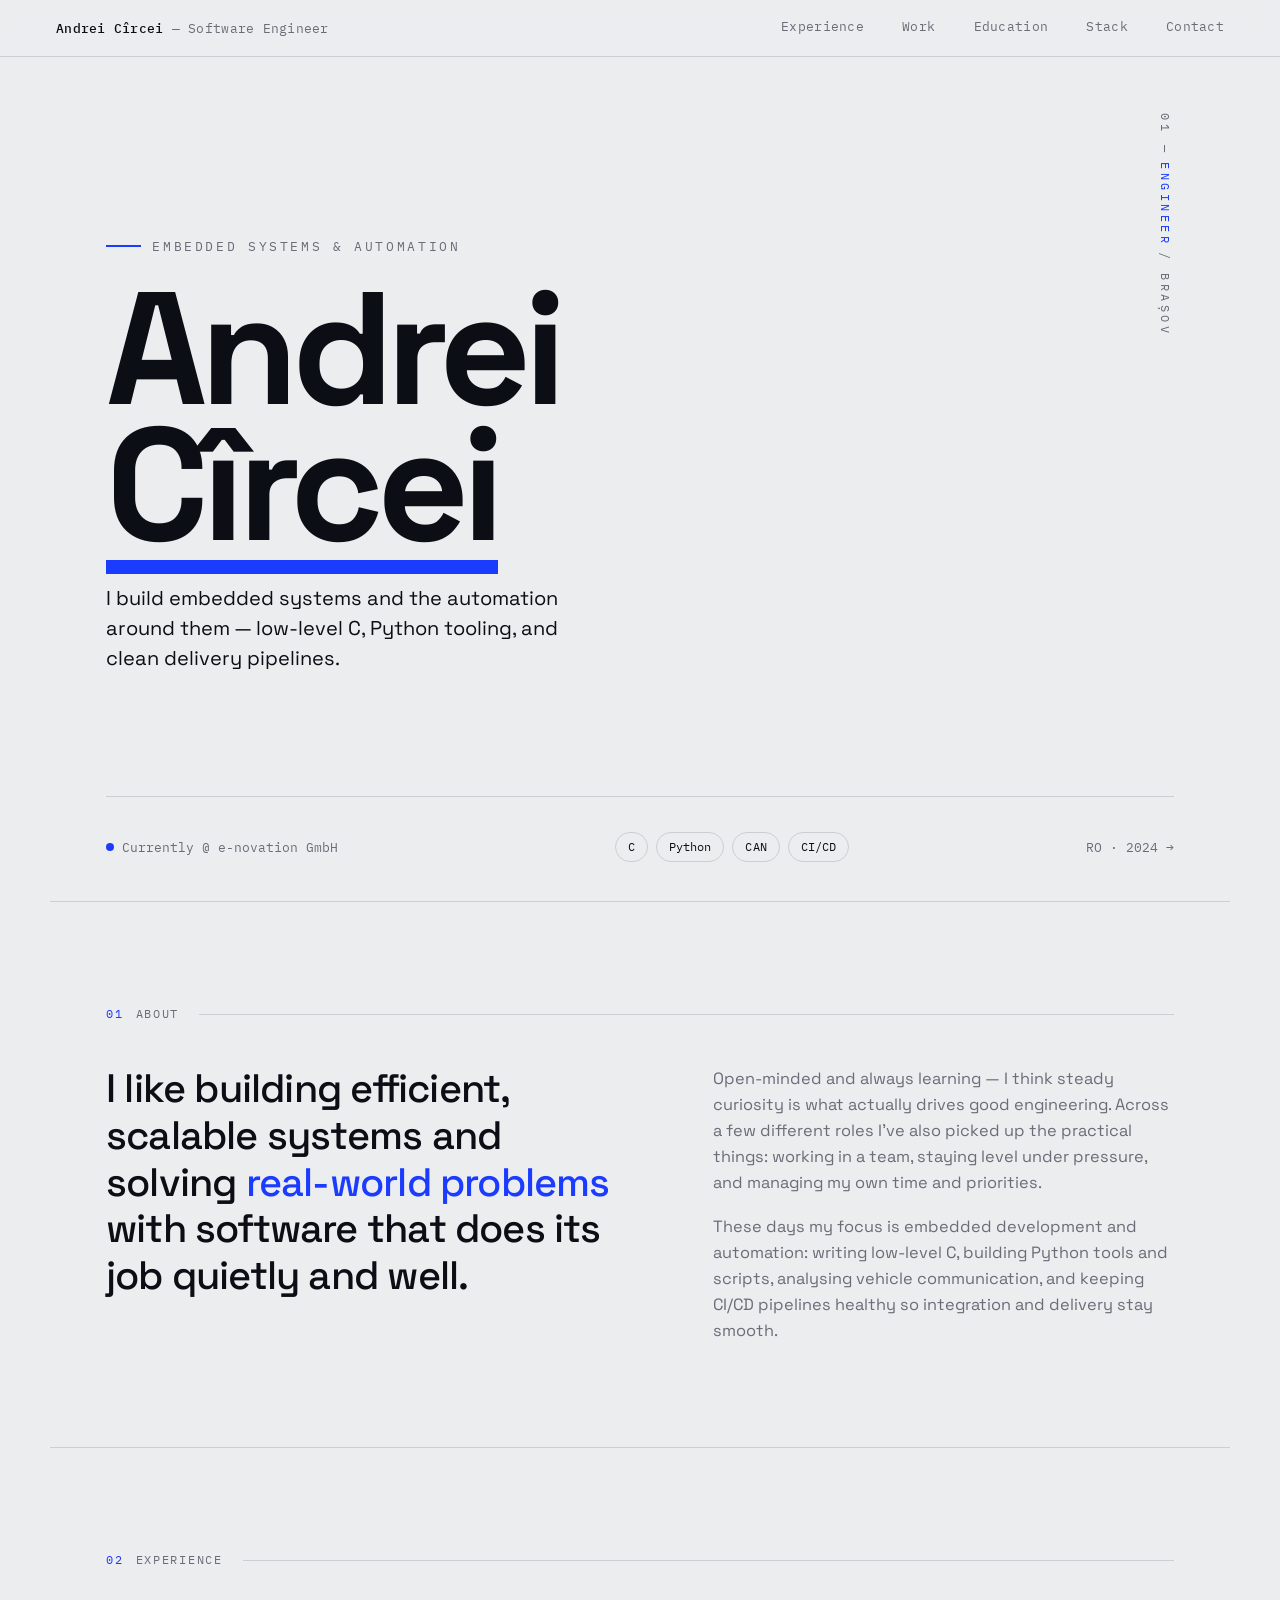
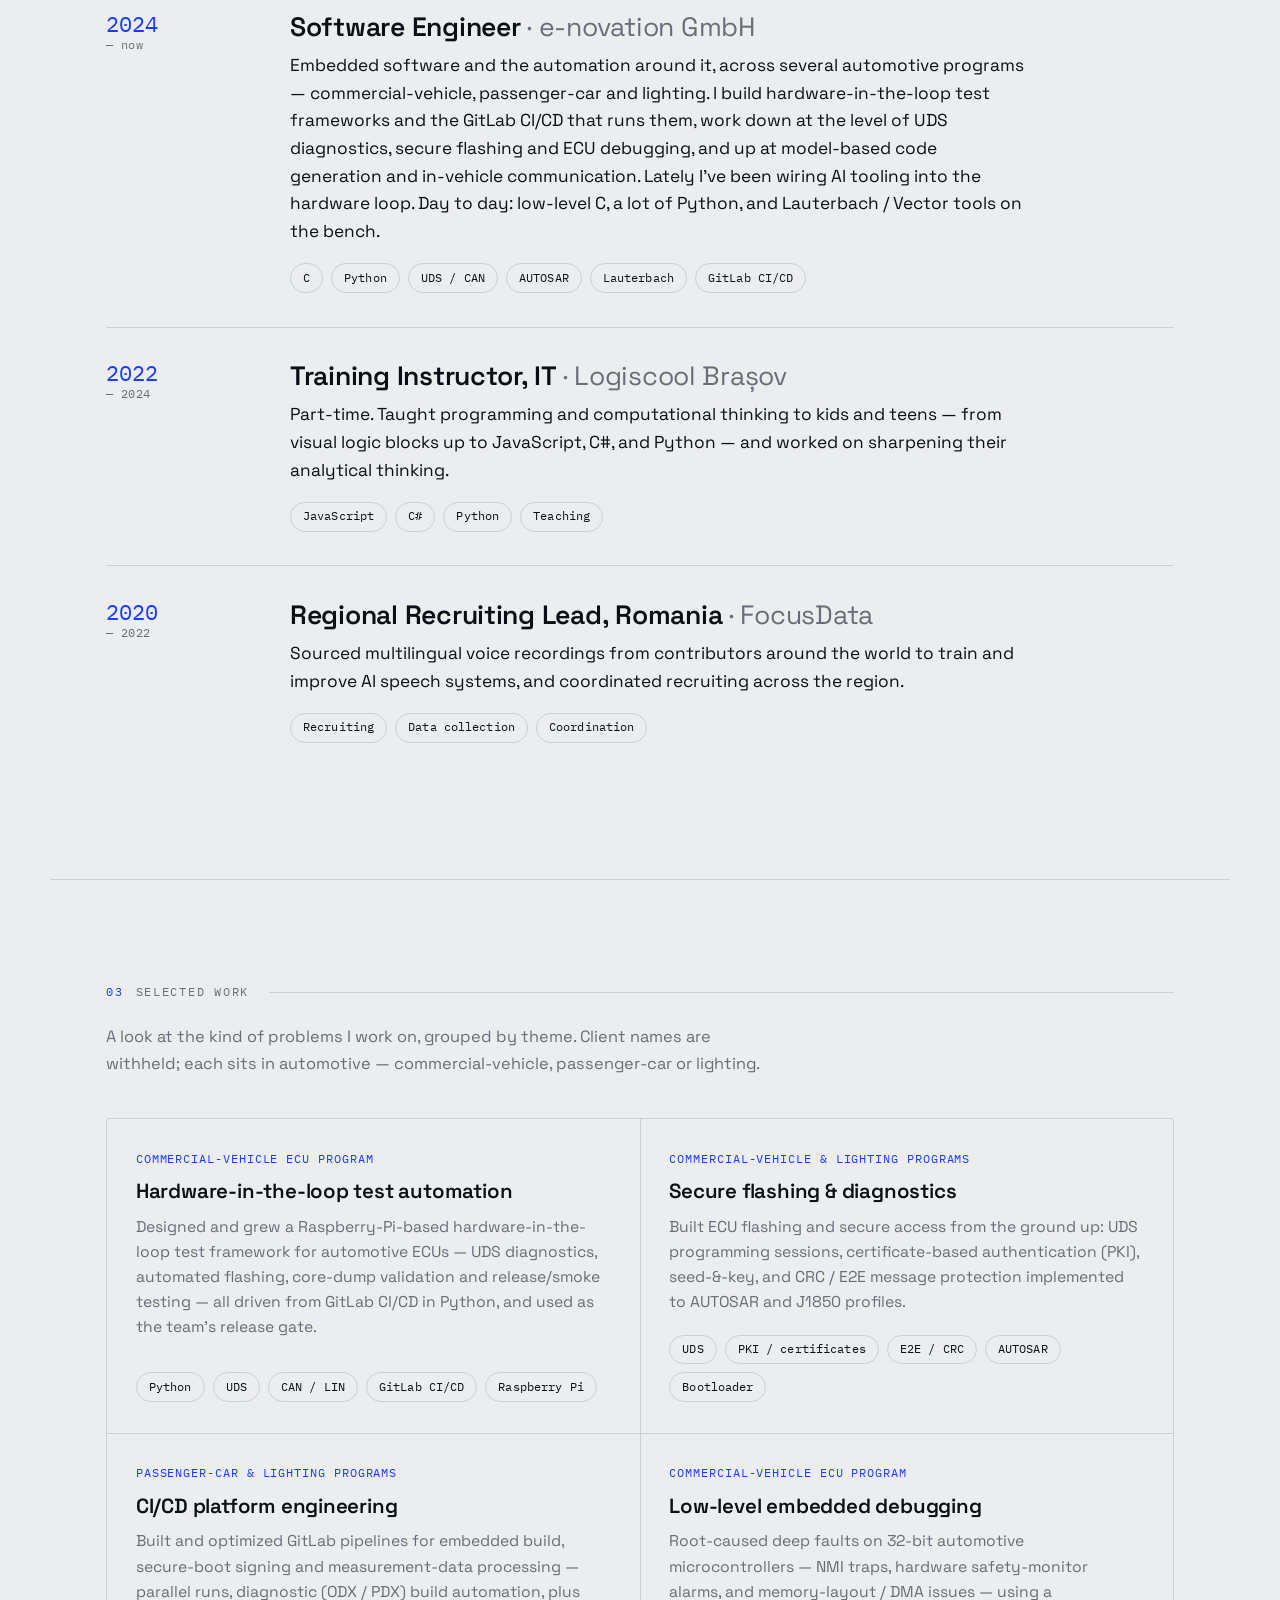
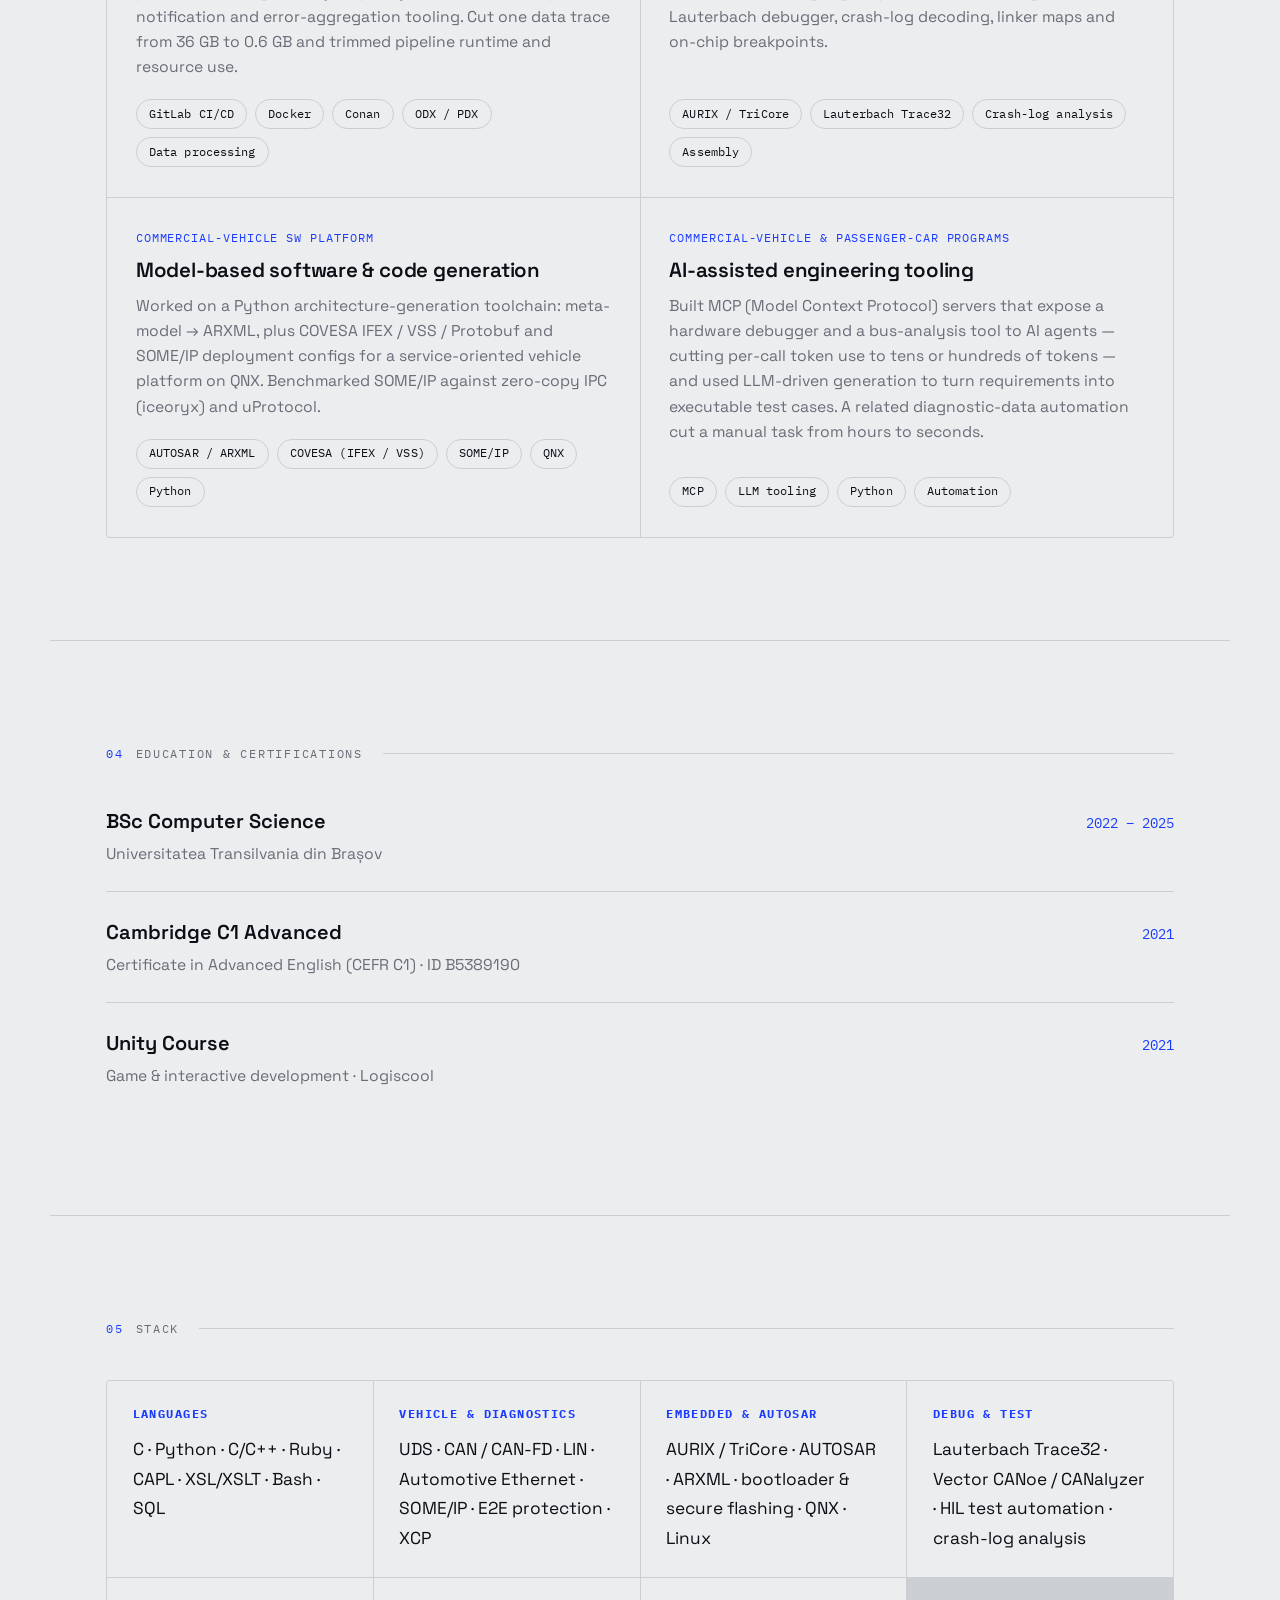
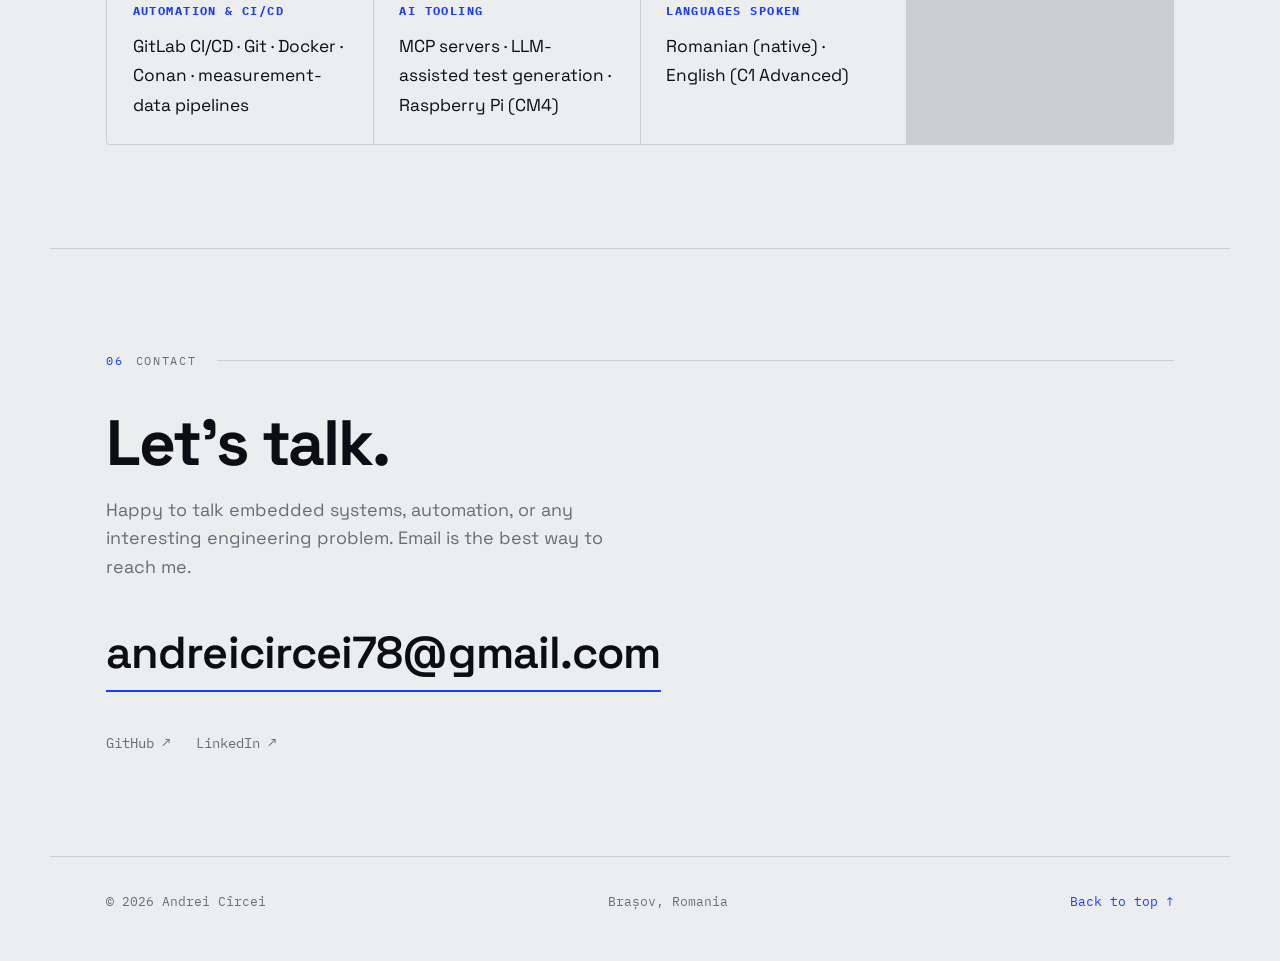
==== commit 7ce63949: "Add Selected Work section; expand current role, stack from real experience - New "Selected work" sec" ====
--- a/index.html
+++ b/index.html
@@ -27,6 +27,7 @@
     <a class="wordmark" href="#top"><b>Andrei Cîrcei</b> — Software Engineer</a>
     <nav class="topnav" aria-label="Primary">
       <a href="#work">Experience</a>
+      <a href="#cases">Work</a>
       <a href="#education">Education</a>
       <a href="#stack">Stack</a>
       <a href="#contact">Contact</a>
@@ -91,14 +92,18 @@
           <div class="entry__main">
             <h3 class="entry__role">Software Engineer <span class="entry__co">· e-novation GmbH</span></h3>
             <p class="entry__desc">
-              Embedded systems and automation. Low-level work in C, plus Python
-              tools and scripts that streamline testing and development. I use
-              Vector's CANoe/CANalyzer for vehicle communication analysis,
-              prototype on Raspberry Pi, and maintain GitLab CI/CD pipelines for
-              consistent integration and delivery.
+              Embedded software and the automation around it, across several
+              automotive programs — commercial-vehicle, passenger-car and
+              lighting. I build hardware-in-the-loop test frameworks and the
+              GitLab CI/CD that runs them, work down at the level of UDS
+              diagnostics, secure flashing and ECU debugging, and up at
+              model-based code generation and in-vehicle communication. Lately
+              I've been wiring AI tooling into the hardware loop. Day to day:
+              low-level C, a lot of Python, and Lauterbach / Vector tools on the
+              bench.
             </p>
             <ul class="tags" aria-label="Technologies">
-              <li class="pill">C</li><li class="pill">Python</li><li class="pill">CANoe / CANalyzer</li><li class="pill">GitLab CI/CD</li><li class="pill">Raspberry Pi</li>
+              <li class="pill">C</li><li class="pill">Python</li><li class="pill">UDS / CAN</li><li class="pill">AUTOSAR</li><li class="pill">Lauterbach</li><li class="pill">GitLab CI/CD</li>
             </ul>
           </div>
         </li>
@@ -133,9 +138,101 @@
       </ol>
     </section>
 
+    <!-- SELECTED WORK -->
+    <section class="band" id="cases">
+      <p class="seclabel"><span class="num">03</span> Selected work</p>
+      <p class="cases__intro">
+        A look at the kind of problems I work on, grouped by theme. Client names
+        are withheld; each sits in automotive — commercial-vehicle,
+        passenger-car or lighting.
+      </p>
+      <ol class="cases">
+        <li class="case">
+          <span class="case__tag">Commercial-vehicle ECU program</span>
+          <h3 class="case__title">Hardware-in-the-loop test automation</h3>
+          <p class="case__desc">
+            Designed and grew a Raspberry-Pi-based hardware-in-the-loop test
+            framework for automotive ECUs — UDS diagnostics, automated flashing,
+            core-dump validation and release/smoke testing — all driven from
+            GitLab CI/CD in Python, and used as the team's release gate.
+          </p>
+          <ul class="tags" aria-label="Technologies">
+            <li class="pill">Python</li><li class="pill">UDS</li><li class="pill">CAN / LIN</li><li class="pill">GitLab CI/CD</li><li class="pill">Raspberry Pi</li>
+          </ul>
+        </li>
+        <li class="case">
+          <span class="case__tag">Commercial-vehicle &amp; lighting programs</span>
+          <h3 class="case__title">Secure flashing &amp; diagnostics</h3>
+          <p class="case__desc">
+            Built ECU flashing and secure access from the ground up: UDS
+            programming sessions, certificate-based authentication (PKI),
+            seed-&amp;-key, and CRC / E2E message protection implemented to
+            AUTOSAR and J1850 profiles.
+          </p>
+          <ul class="tags" aria-label="Technologies">
+            <li class="pill">UDS</li><li class="pill">PKI / certificates</li><li class="pill">E2E / CRC</li><li class="pill">AUTOSAR</li><li class="pill">Bootloader</li>
+          </ul>
+        </li>
+        <li class="case">
+          <span class="case__tag">Passenger-car &amp; lighting programs</span>
+          <h3 class="case__title">CI/CD platform engineering</h3>
+          <p class="case__desc">
+            Built and optimized GitLab pipelines for embedded build, secure-boot
+            signing and measurement-data processing — parallel runs, diagnostic
+            (ODX / PDX) build automation, plus notification and error-aggregation
+            tooling. Cut one data trace from 36&nbsp;GB to 0.6&nbsp;GB and trimmed
+            pipeline runtime and resource use.
+          </p>
+          <ul class="tags" aria-label="Technologies">
+            <li class="pill">GitLab CI/CD</li><li class="pill">Docker</li><li class="pill">Conan</li><li class="pill">ODX / PDX</li><li class="pill">Data processing</li>
+          </ul>
+        </li>
+        <li class="case">
+          <span class="case__tag">Commercial-vehicle ECU program</span>
+          <h3 class="case__title">Low-level embedded debugging</h3>
+          <p class="case__desc">
+            Root-caused deep faults on 32-bit automotive microcontrollers — NMI
+            traps, hardware safety-monitor alarms, and memory-layout / DMA issues
+            — using a Lauterbach debugger, crash-log decoding, linker maps and
+            on-chip breakpoints.
+          </p>
+          <ul class="tags" aria-label="Technologies">
+            <li class="pill">AURIX / TriCore</li><li class="pill">Lauterbach Trace32</li><li class="pill">Crash-log analysis</li><li class="pill">Assembly</li>
+          </ul>
+        </li>
+        <li class="case">
+          <span class="case__tag">Commercial-vehicle SW platform</span>
+          <h3 class="case__title">Model-based software &amp; code generation</h3>
+          <p class="case__desc">
+            Worked on a Python architecture-generation toolchain: meta-model →
+            ARXML, plus COVESA IFEX / VSS / Protobuf and SOME/IP deployment
+            configs for a service-oriented vehicle platform on QNX. Benchmarked
+            SOME/IP against zero-copy IPC (iceoryx) and uProtocol.
+          </p>
+          <ul class="tags" aria-label="Technologies">
+            <li class="pill">AUTOSAR / ARXML</li><li class="pill">COVESA (IFEX / VSS)</li><li class="pill">SOME/IP</li><li class="pill">QNX</li><li class="pill">Python</li>
+          </ul>
+        </li>
+        <li class="case">
+          <span class="case__tag">Commercial-vehicle &amp; passenger-car programs</span>
+          <h3 class="case__title">AI-assisted engineering tooling</h3>
+          <p class="case__desc">
+            Built MCP (Model Context Protocol) servers that expose a hardware
+            debugger and a bus-analysis tool to AI agents — cutting per-call
+            token use to tens or hundreds of tokens — and used LLM-driven
+            generation to turn requirements into executable test cases. A related
+            diagnostic-data automation cut a manual task from hours to seconds.
+          </p>
+          <ul class="tags" aria-label="Technologies">
+            <li class="pill">MCP</li><li class="pill">LLM tooling</li><li class="pill">Python</li><li class="pill">Automation</li>
+          </ul>
+        </li>
+      </ol>
+    </section>
+
     <!-- EDUCATION -->
     <section class="band" id="education">
-      <p class="seclabel"><span class="num">03</span> Education &amp; certifications</p>
+      <p class="seclabel"><span class="num">04</span> Education &amp; certifications</p>
       <ul class="edu">
         <li>
           <div>
@@ -163,27 +260,31 @@
 
     <!-- STACK -->
     <section class="band" id="stack">
-      <p class="seclabel"><span class="num">04</span> Stack</p>
+      <p class="seclabel"><span class="num">05</span> Stack</p>
       <div class="stack__grid">
         <div class="cluster">
           <h3 class="cluster__title">Languages</h3>
-          <p class="cluster__items">C · Python · C/C++ · C# · JavaScript · SQL</p>
-        </div>
-        <div class="cluster">
-          <h3 class="cluster__title">Embedded &amp; vehicle</h3>
-          <p class="cluster__items">CANoe / CANalyzer · Vector tools · Raspberry Pi</p>
+          <p class="cluster__items">C · Python · C/C++ · Ruby · CAPL · XSL/XSLT · Bash · SQL</p>
+        </div>
+        <div class="cluster">
+          <h3 class="cluster__title">Vehicle &amp; diagnostics</h3>
+          <p class="cluster__items">UDS · CAN / CAN-FD · LIN · Automotive Ethernet · SOME/IP · E2E protection · XCP</p>
+        </div>
+        <div class="cluster">
+          <h3 class="cluster__title">Embedded &amp; AUTOSAR</h3>
+          <p class="cluster__items">AURIX / TriCore · AUTOSAR · ARXML · bootloader &amp; secure flashing · QNX · Linux</p>
+        </div>
+        <div class="cluster">
+          <h3 class="cluster__title">Debug &amp; test</h3>
+          <p class="cluster__items">Lauterbach Trace32 · Vector CANoe / CANalyzer · HIL test automation · crash-log analysis</p>
         </div>
         <div class="cluster">
           <h3 class="cluster__title">Automation &amp; CI/CD</h3>
-          <p class="cluster__items">Python tooling · GitLab CI/CD · Git</p>
-        </div>
-        <div class="cluster">
-          <h3 class="cluster__title">Tools</h3>
-          <p class="cluster__items">Visual Studio · Unity</p>
-        </div>
-        <div class="cluster">
-          <h3 class="cluster__title">Also</h3>
-          <p class="cluster__items">Wix · Shopify · Canva · MS Office</p>
+          <p class="cluster__items">GitLab CI/CD · Git · Docker · Conan · measurement-data pipelines</p>
+        </div>
+        <div class="cluster">
+          <h3 class="cluster__title">AI tooling</h3>
+          <p class="cluster__items">MCP servers · LLM-assisted test generation · Raspberry Pi (CM4)</p>
         </div>
         <div class="cluster">
           <h3 class="cluster__title">Languages spoken</h3>
@@ -194,7 +295,7 @@
 
     <!-- CONTACT -->
     <section class="band" id="contact">
-      <p class="seclabel"><span class="num">05</span> Contact</p>
+      <p class="seclabel"><span class="num">06</span> Contact</p>
       <h2 class="contact__title">Let's talk.</h2>
       <p class="contact__lede">
         Happy to talk embedded systems, automation, or any interesting
--- a/styles.css
+++ b/styles.css
@@ -165,6 +165,32 @@
 .entry__co { color: var(--mut); font-weight: 400; }
 .entry__desc { margin: 0 0 1.1rem; color: var(--ink); max-width: 46rem; }
 
+/* ---------- Selected work ---------- */
+.cases__intro {
+  color: var(--mut); max-width: 42rem; margin: -1.2rem 0 2.6rem;
+  font-size: 1.02rem;
+}
+.cases {
+  list-style: none; margin: 0; padding: 0;
+  display: grid; grid-template-columns: repeat(2, 1fr);
+  border: 1px solid var(--line); border-radius: 4px; overflow: hidden;
+  background: var(--line); gap: 1px;
+}
+.case {
+  background: var(--bg); padding: 1.9rem 1.8rem;
+  display: flex; flex-direction: column;
+}
+.case__tag {
+  font-family: var(--mono); font-size: 0.72rem; letter-spacing: 0.08em;
+  text-transform: uppercase; color: var(--acc); margin-bottom: 0.7rem;
+}
+.case__title {
+  font-weight: 600; font-size: 1.28rem; letter-spacing: -0.01em;
+  line-height: 1.2; margin: 0 0 0.7rem;
+}
+.case__desc { margin: 0 0 1.2rem; color: var(--mut); font-size: 0.98rem; }
+.case .tags { margin-top: auto; }
+
 /* ---------- Education ---------- */
 .edu { list-style: none; margin: 0; padding: 0; display: grid; gap: 0; }
 .edu li {
@@ -239,6 +265,7 @@
   .about__grid { grid-template-columns: 1fr; }
   .entry { grid-template-columns: 1fr; gap: 0.6rem; }
   .entry__now { display: inline; }
+  .cases { grid-template-columns: 1fr; }
   .edu li { grid-template-columns: 1fr; }
   .edu__year { order: -1; }
 }
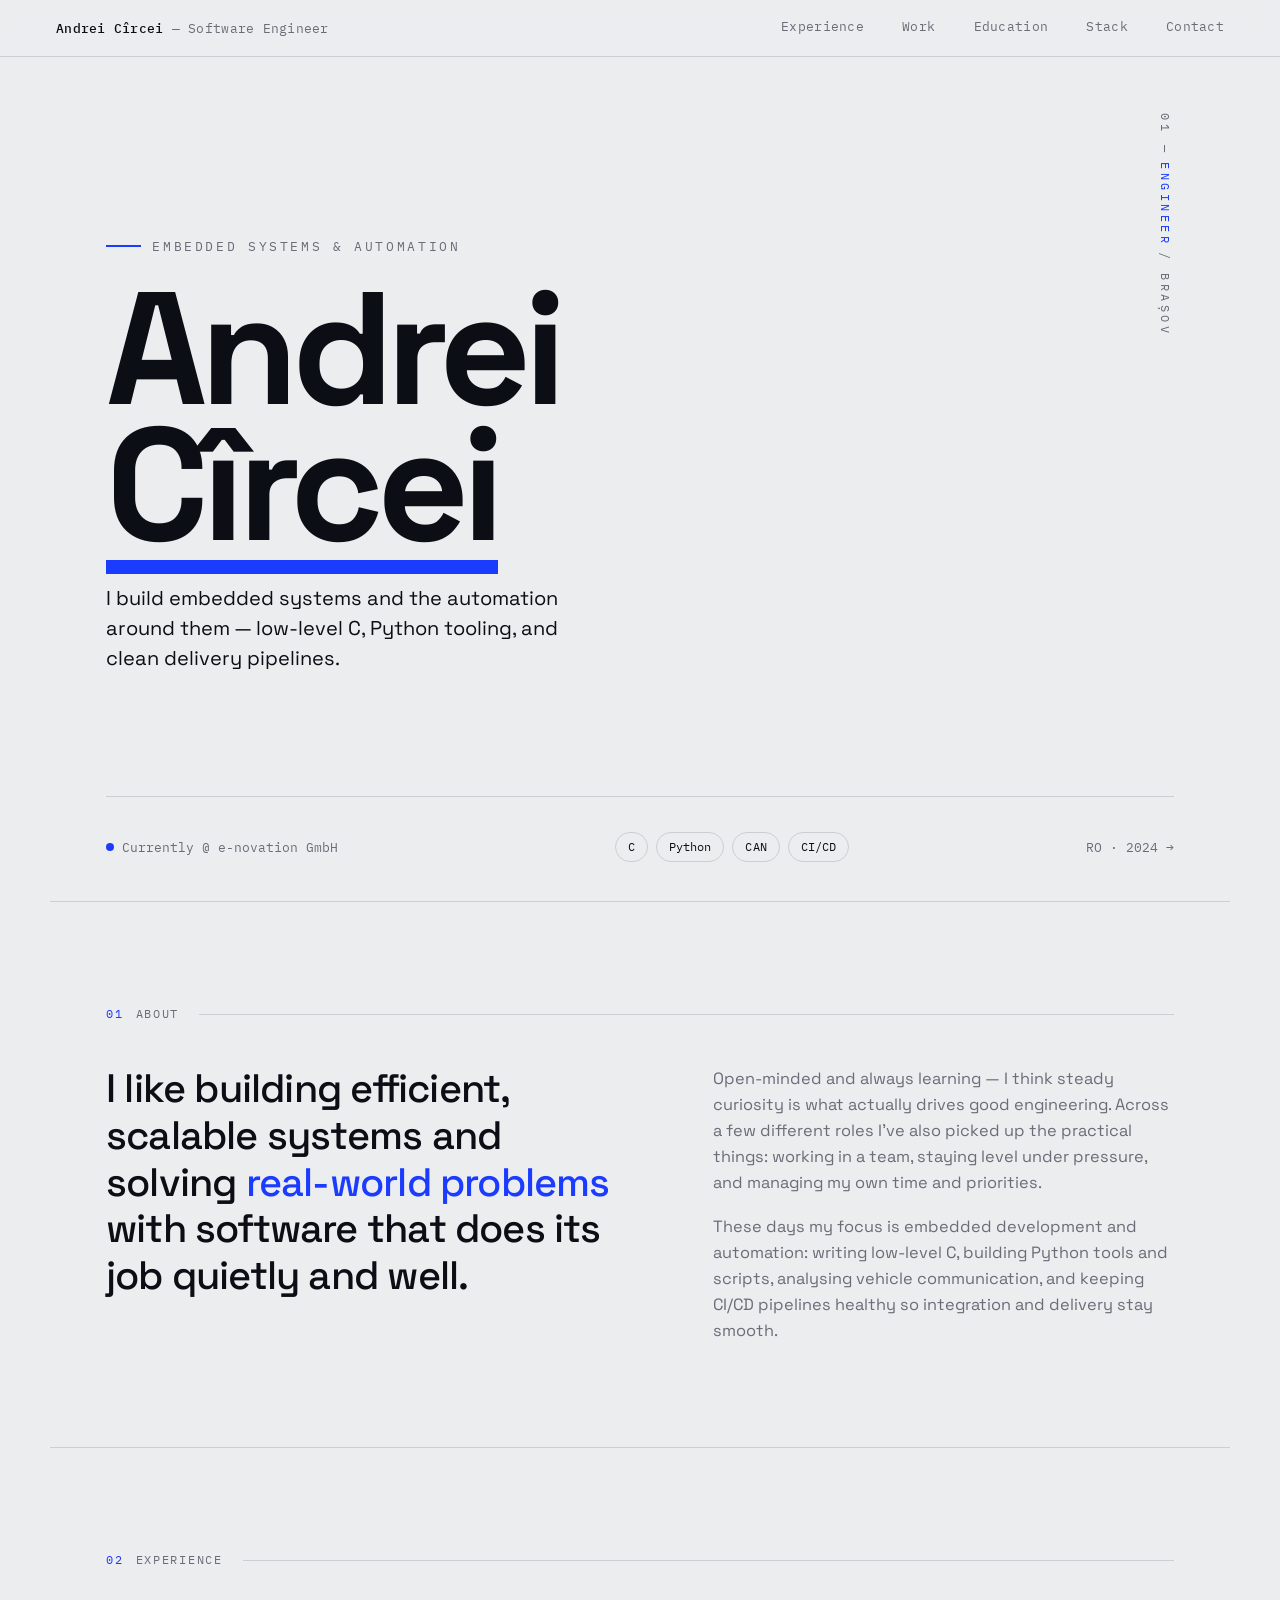
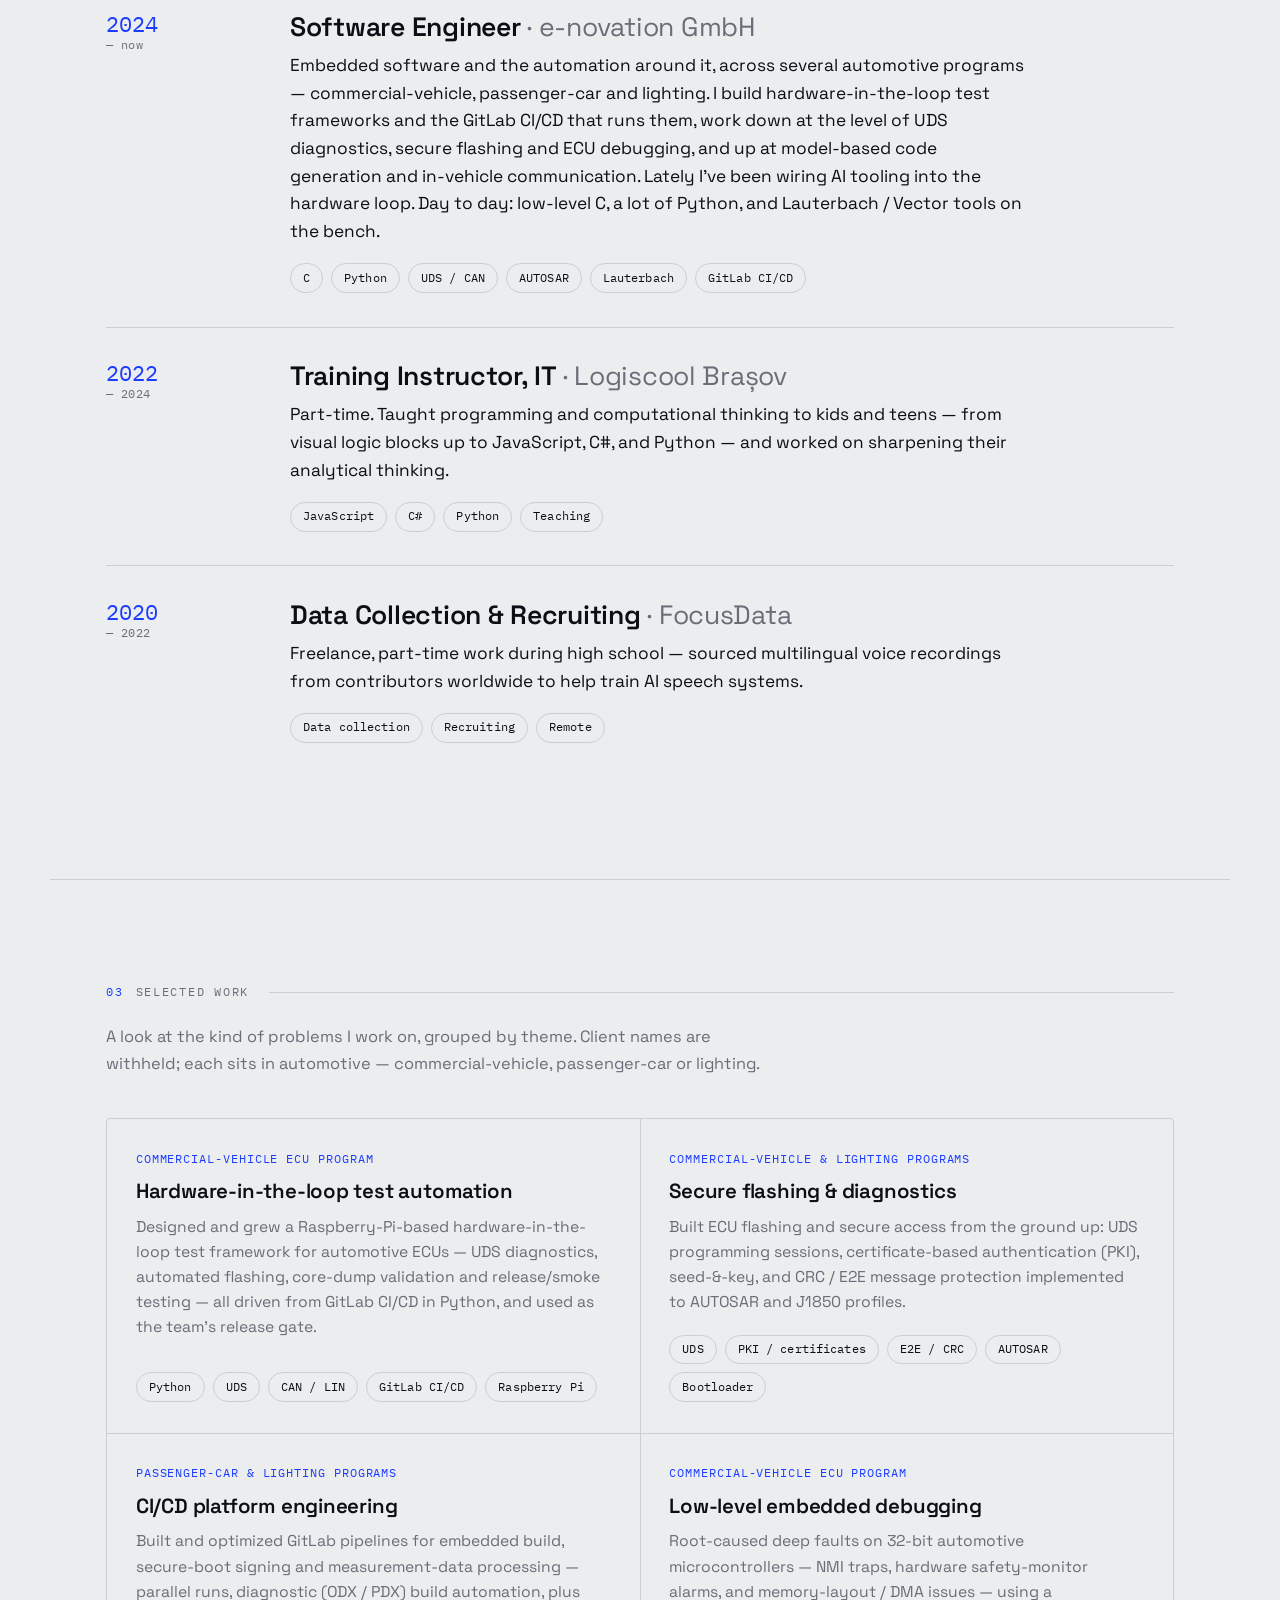
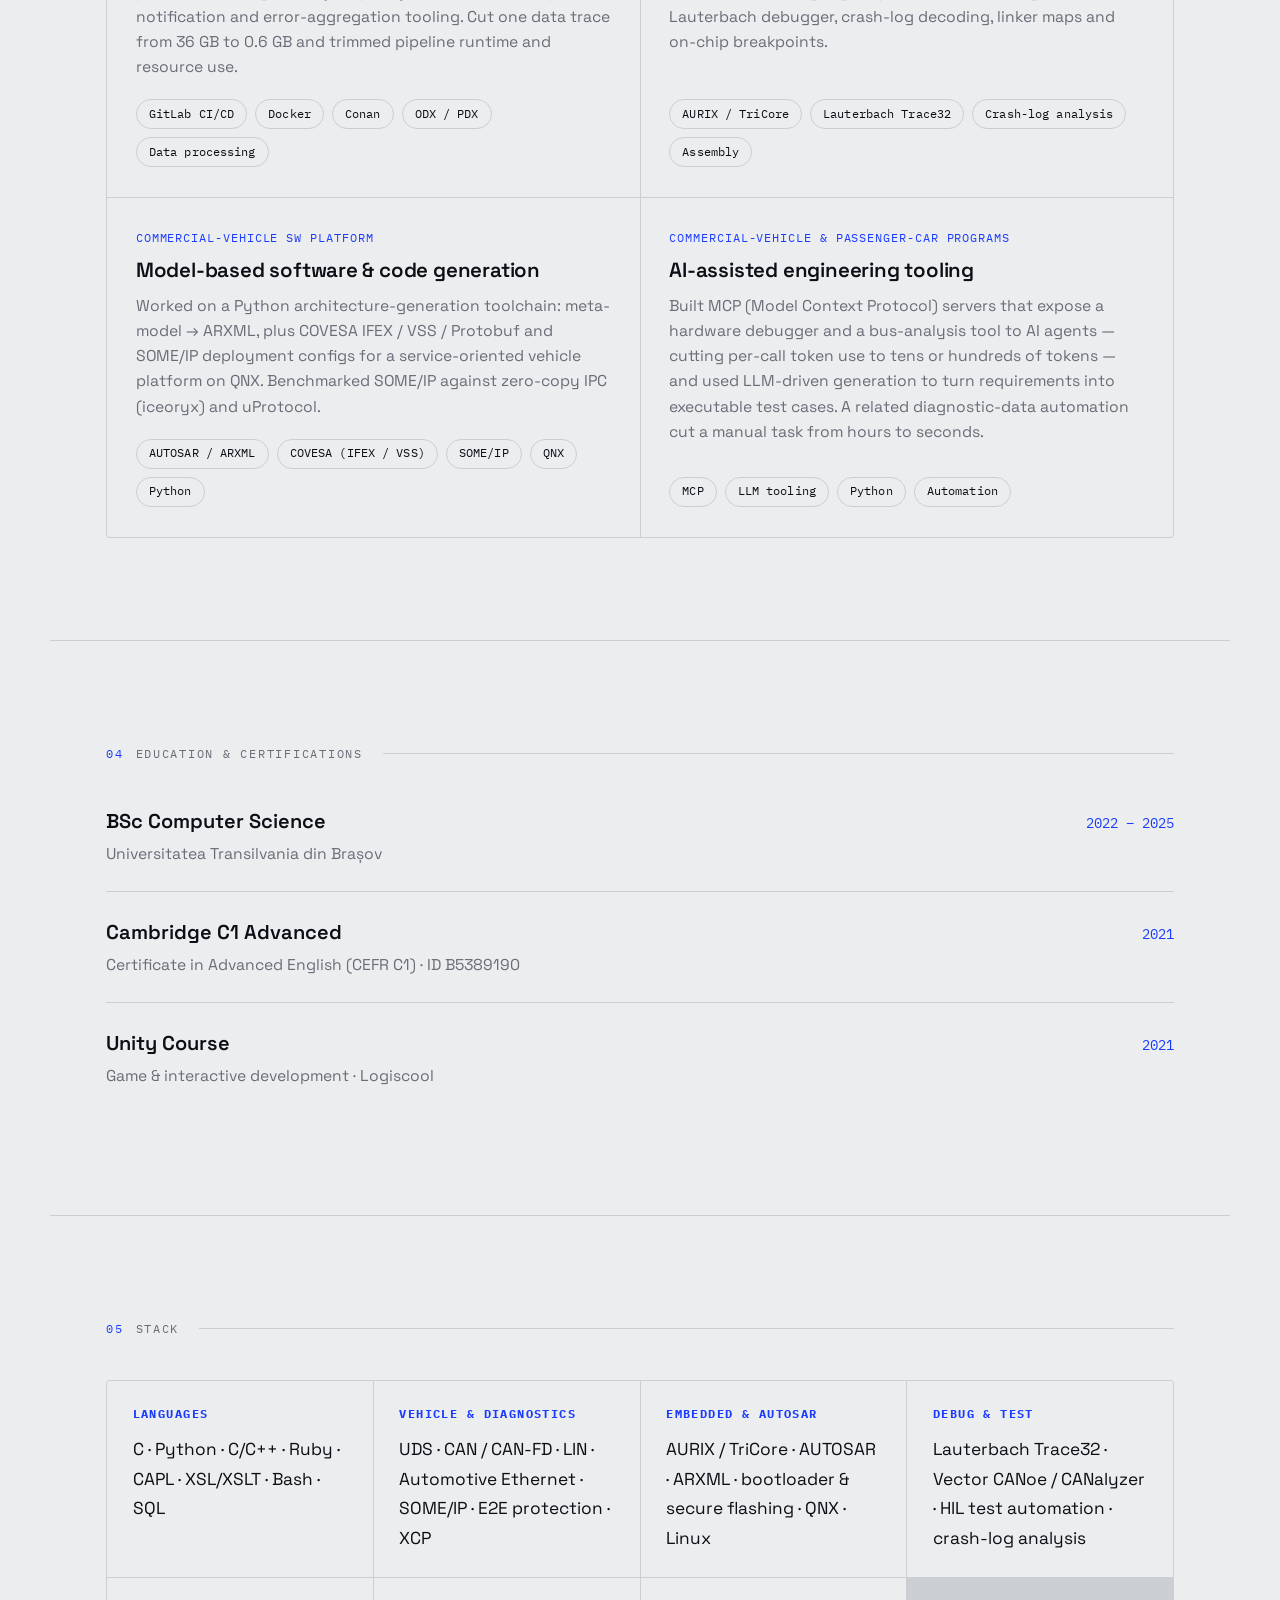
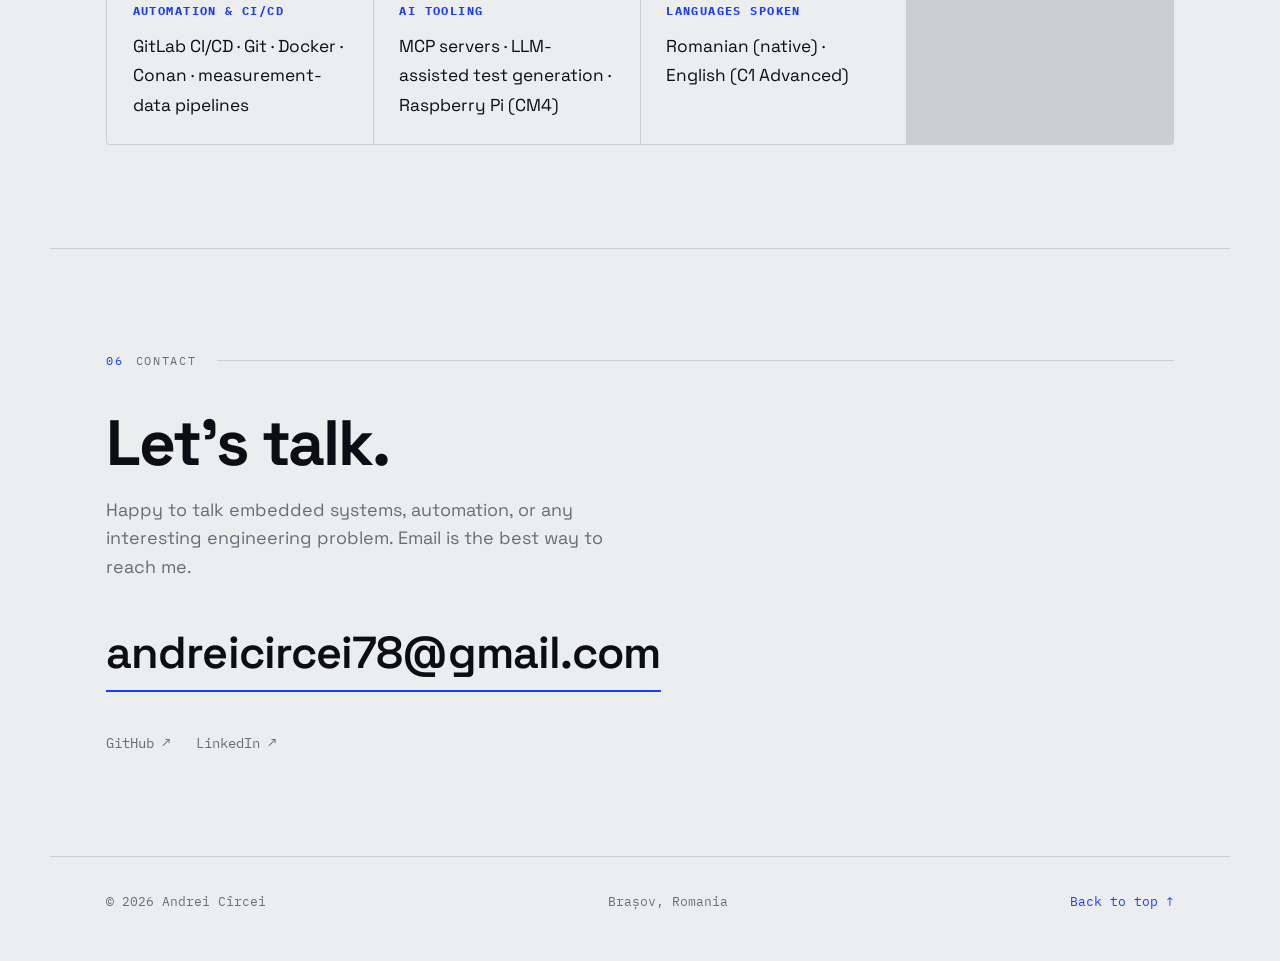
==== commit 7faac4cc: "Reframe FocusData role as freelance data-collection (during high school) Retitle from "Regional Recr" ====
--- a/index.html
+++ b/index.html
@@ -124,14 +124,14 @@
         <li class="entry">
           <div class="entry__year">2020<span class="entry__now">— 2022</span></div>
           <div class="entry__main">
-            <h3 class="entry__role">Regional Recruiting Lead, Romania <span class="entry__co">· FocusData</span></h3>
+            <h3 class="entry__role">Data Collection &amp; Recruiting <span class="entry__co">· FocusData</span></h3>
             <p class="entry__desc">
-              Sourced multilingual voice recordings from contributors around the
-              world to train and improve AI speech systems, and coordinated
-              recruiting across the region.
+              Freelance, part-time work during high school — sourced multilingual
+              voice recordings from contributors worldwide to help train AI speech
+              systems.
             </p>
             <ul class="tags" aria-label="Areas">
-              <li class="pill">Recruiting</li><li class="pill">Data collection</li><li class="pill">Coordination</li>
+              <li class="pill">Data collection</li><li class="pill">Recruiting</li><li class="pill">Remote</li>
             </ul>
           </div>
         </li>
